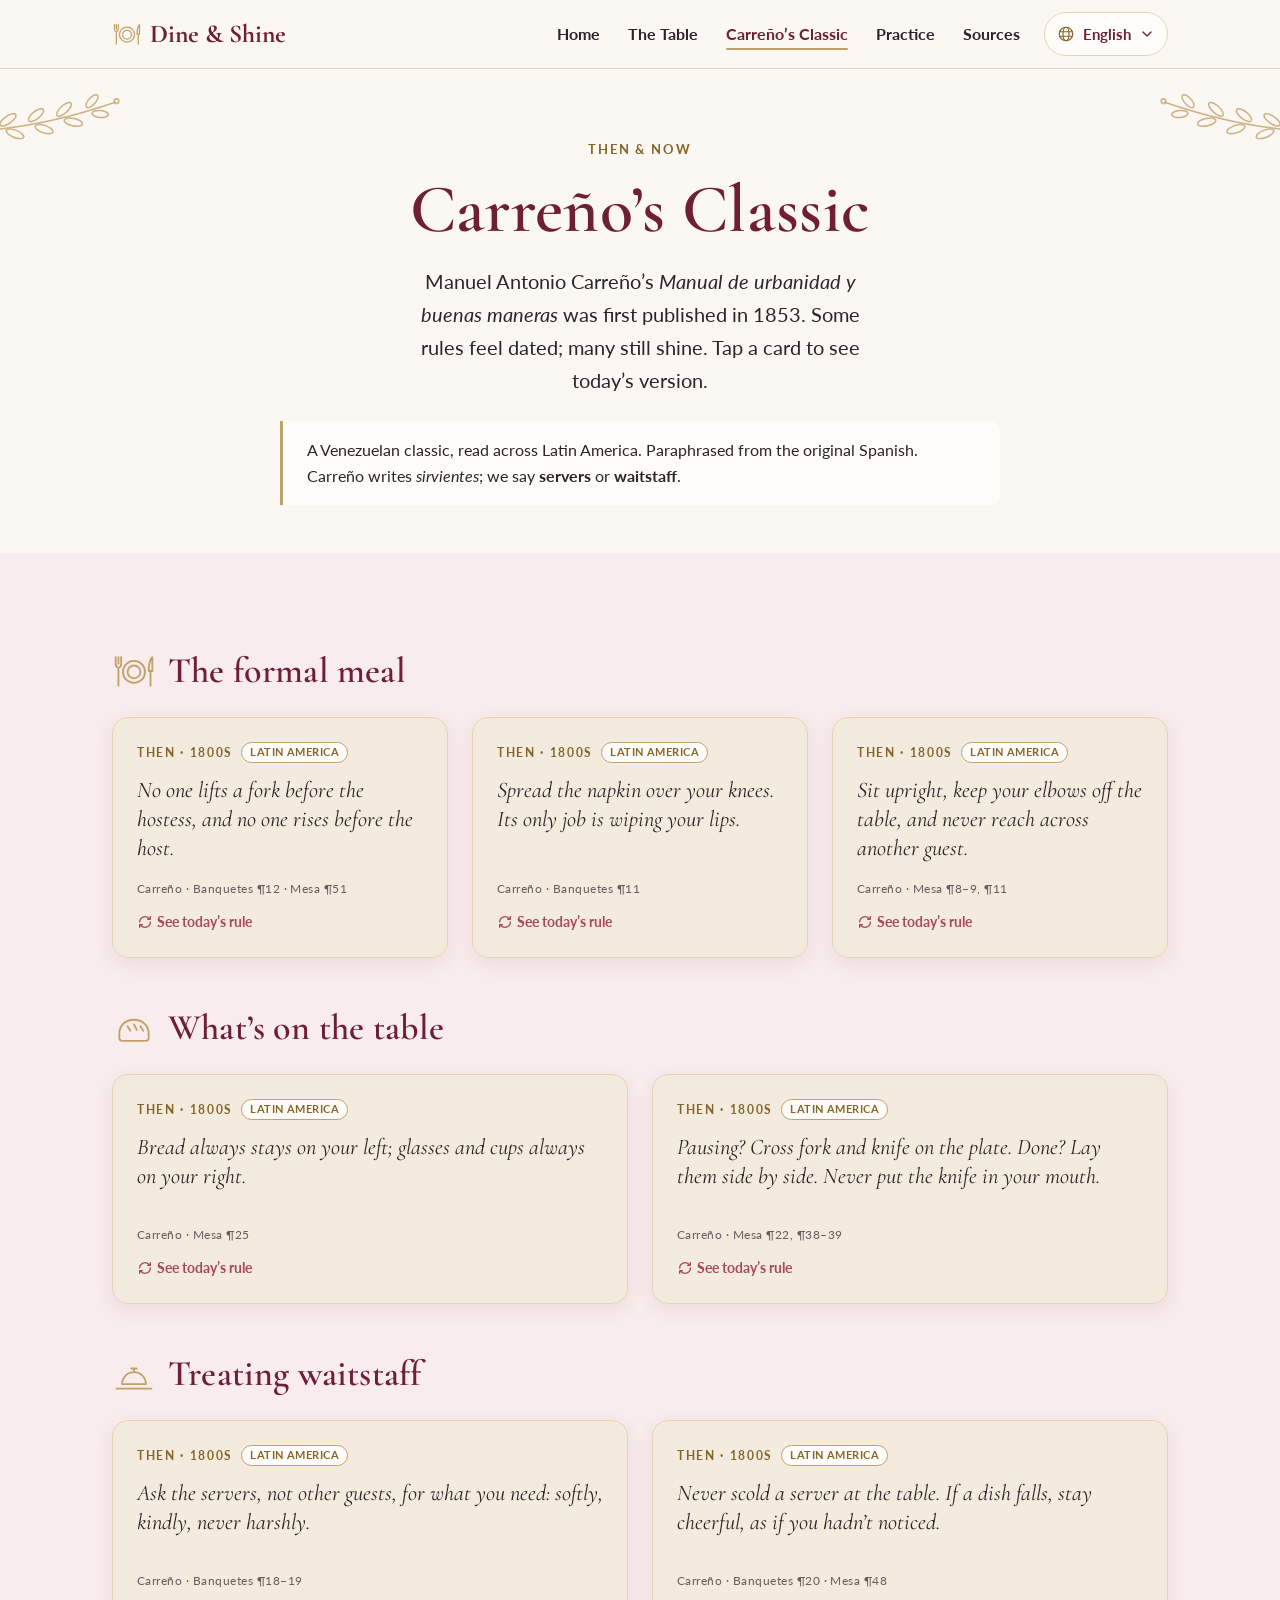
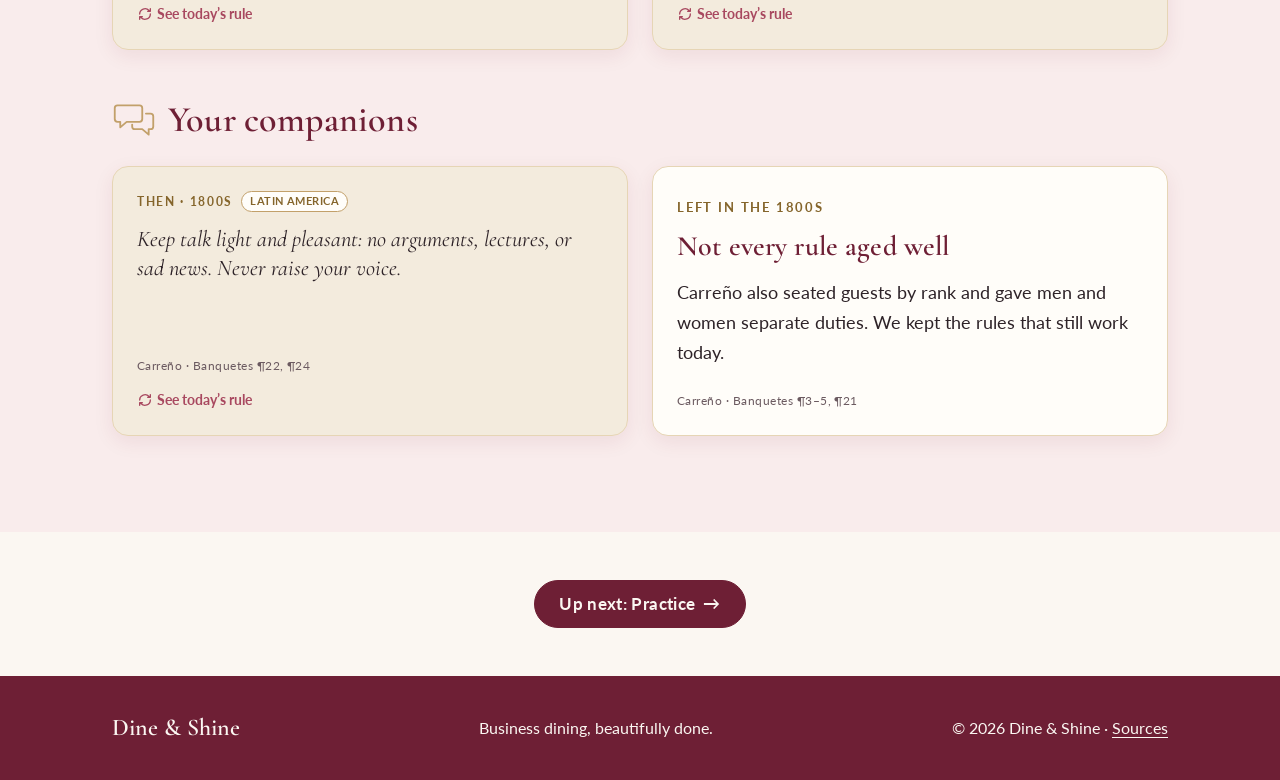
==== carreno.html @ 2a897d21 "Add files via upload" ====
<!doctype html>
<html lang="en" class="no-js" data-i18n-title="carreno.meta.title">
<head>
  <meta charset="utf-8">
  <meta name="viewport" content="width=device-width, initial-scale=1">
  <title>Carreño’s Classic | Dine &amp; Shine</title>
  <meta name="description" content="Eight rules from Carreño’s classic manners manual, paired with today’s business dining." data-i18n-attr="content:carreno.meta.desc">
  <link rel="icon" href="data:image/svg+xml,%3Csvg xmlns='http://www.w3.org/2000/svg' viewBox='0 0 32 32'%3E%3Ccircle cx='16' cy='16' r='14' fill='%236E1F35'/%3E%3Ccircle cx='16' cy='16' r='9' fill='none' stroke='%23C2A06A' stroke-width='2'/%3E%3C/svg%3E">
  <link rel="preconnect" href="https://fonts.googleapis.com">
  <link rel="preconnect" href="https://fonts.gstatic.com" crossorigin>
  <link rel="stylesheet" href="https://fonts.googleapis.com/css2?family=Cormorant+Garamond:ital,wght@0,500;0,600;0,700;1,500;1,600&family=Lato:wght@400;700&display=swap">
  <link rel="stylesheet" href="css/styles.css">
  <script>document.documentElement.className = document.documentElement.className.replace('no-js', 'js');</script>
</head>
<body>
<svg xmlns="http://www.w3.org/2000/svg" style="position:absolute;width:0;height:0;overflow:hidden" aria-hidden="true" focusable="false">
  <!-- Original line-art for Dine & Shine. Single-weight strokes in currentColor, gold accents. -->
  <symbol id="i-fork" viewBox="0 0 24 120"><g fill="none" stroke="currentColor" stroke-width="1.8" stroke-linecap="round" stroke-linejoin="round"><path d="M6 6v24M12 6v24M18 6v24M6 28c0 9 2.5 13 6 14c3.5-1 6-5 6-14"/><rect x="9.5" y="44" width="5" height="70" rx="2.5"/></g></symbol>
  <symbol id="i-fishfork" viewBox="0 0 24 120"><g fill="none" stroke="currentColor" stroke-width="1.8" stroke-linecap="round" stroke-linejoin="round"><path d="M3.5 12v14M9.2 9v17M14.8 9v17M20.5 12v14"/><path d="M3.5 26c0 7 3.5 11 8.5 12c5-1 8.5-5 8.5-12"/><path d="M3.5 16c2 .5 2 3 0 3.5" stroke="#C2A06A"/><rect x="9.5" y="40" width="5" height="74" rx="2.5"/></g></symbol>
  <symbol id="i-knife" viewBox="0 0 24 120"><g fill="none" stroke="currentColor" stroke-width="1.8" stroke-linecap="round" stroke-linejoin="round"><path d="M14 6c-7 6-8 30-7 50h7z"/><rect x="7.5" y="58" width="6.5" height="56" rx="3.2"/></g></symbol>
  <symbol id="i-fishknife" viewBox="0 0 24 120"><g fill="none" stroke="currentColor" stroke-width="1.8" stroke-linecap="round" stroke-linejoin="round"><path d="M5 10c5-4 13-4 15 3c1 4-1 6-3 7c-1 12-2 26-3 36H8C6 40 4 22 5 10z"/><path d="M8 22c3 0 5-1 6-3" stroke="#C2A06A"/><rect x="7.5" y="58" width="6.5" height="56" rx="3.2"/></g></symbol>
  <symbol id="i-spoon" viewBox="0 0 24 120"><g fill="none" stroke="currentColor" stroke-width="1.8" stroke-linecap="round" stroke-linejoin="round"><ellipse cx="12" cy="22" rx="8" ry="15"/><path d="M12 37v4"/><rect x="9.5" y="41" width="5" height="73" rx="2.5"/></g></symbol>
  <symbol id="i-oyster" viewBox="0 0 24 90"><g fill="none" stroke="currentColor" stroke-width="1.8" stroke-linecap="round" stroke-linejoin="round"><path d="M6 6c-1 9 2 15 6 17M12 4v19M18 6c1 9-2 15-6 17"/><path d="M12 23v5"/><rect x="10" y="28" width="4" height="56" rx="2"/></g></symbol>
  <symbol id="i-spoon-h" viewBox="0 0 120 24"><g fill="none" stroke="currentColor" stroke-width="1.8" stroke-linecap="round" stroke-linejoin="round"><ellipse cx="22" cy="12" rx="15" ry="8"/><path d="M37 12h4"/><rect x="41" y="9.5" width="73" height="5" rx="2.5"/></g></symbol>
  <symbol id="i-dessert" viewBox="0 0 120 56"><g fill="none" stroke="currentColor" stroke-width="1.8" stroke-linecap="round" stroke-linejoin="round"><rect x="6" y="11.5" width="68" height="5" rx="2.5"/><path d="M74 14h4M78 11.5c6 0 9-4.5 14-4.5h20M78 16.5c6 0 9 4.5 14 4.5h20M90 14h22"/><ellipse cx="22" cy="40" rx="15" ry="8"/><path d="M37 40h4"/><rect x="41" y="37.5" width="73" height="5" rx="2.5"/></g></symbol>
  <symbol id="i-plate" viewBox="0 0 100 100"><g fill="none" stroke-linecap="round"><circle cx="50" cy="50" r="46" fill="#FFFDF9" stroke="currentColor" stroke-width="1.6"/><circle cx="50" cy="50" r="33" stroke="#C2A06A" stroke-width="1.2"/><circle cx="50" cy="50" r="30" stroke="#C2A06A" stroke-width=".6"/></g></symbol>
  <symbol id="i-bread" viewBox="0 0 100 100"><g fill="none" stroke="currentColor" stroke-width="1.8" stroke-linecap="round" stroke-linejoin="round"><circle cx="50" cy="54" r="40" fill="#FFFDF9"/><circle cx="50" cy="54" r="29" stroke="#C2A06A" stroke-width="1.2"/><ellipse cx="50" cy="62" rx="17" ry="11" fill="#F3EBDD"/><path d="M42 58l4 7M50 56l4 8M58 58l3 6"/><path d="M18 31l64-11" stroke-width="4"/><path d="M60 24l22-4"/></g></symbol>
  <symbol id="i-water" viewBox="0 0 60 90"><g fill="none" stroke="currentColor" stroke-width="1.8" stroke-linecap="round" stroke-linejoin="round"><path d="M10 6h40c0 28-8 40-20 42C18 46 10 34 10 6z" fill="#FFFDF9"/><path d="M12.5 24h35c-1 12-7 19-17.5 20c-10.5-1-16.5-8-17.5-20z" fill="#E4ECE2" stroke="none"/><path d="M30 48v28"/><ellipse cx="30" cy="80" rx="14" ry="4"/></g></symbol>
  <symbol id="i-wine" viewBox="0 0 60 90"><g fill="none" stroke="currentColor" stroke-width="1.8" stroke-linecap="round" stroke-linejoin="round"><path d="M13 6h34c3 24-4 37-17 39C17 43 10 30 13 6z" fill="#FFFDF9"/><path d="M14.3 24h31.4c-.9 10-6 17-15.7 18.6C20.3 41 15.2 34 14.3 24z" fill="#A8485F" fill-opacity=".35" stroke="none"/><path d="M30 45v31"/><ellipse cx="30" cy="80" rx="12" ry="3.5"/></g></symbol>
  <symbol id="i-white" viewBox="0 0 60 90"><g fill="none" stroke="currentColor" stroke-width="1.8" stroke-linecap="round" stroke-linejoin="round"><path d="M19 6h22c2 22-2 34-11 36C21 40 17 28 19 6z" fill="#FFFDF9"/><path d="M19.4 22h21.2c-.5 9-3.6 15.4-10.6 16.8C23 37.4 19.9 31 19.4 22z" fill="#E6D5B5" stroke="none"/><path d="M30 42v34"/><ellipse cx="30" cy="80" rx="11" ry="3.5"/></g></symbol>
  <symbol id="i-napkin" viewBox="0 0 60 120"><g fill="none" stroke="currentColor" stroke-width="1.8" stroke-linecap="round" stroke-linejoin="round"><rect x="10" y="6" width="40" height="108" rx="3" fill="#F4DEDF"/><path d="M10 6l20 24l20-24"/><path d="M10 88h40M10 94h40" stroke="#C2A06A"/></g></symbol>
  <symbol id="leafs" viewBox="0 0 120 40"><g fill="none" stroke="currentColor" stroke-width="1.3" stroke-linecap="round"><path d="M4 32C34 30 72 23 116 8"/><ellipse cx="24" cy="23" rx="8" ry="3.2" transform="rotate(-35 24 23)"/><ellipse cx="30" cy="35" rx="8" ry="3.2" transform="rotate(22 30 35)"/><ellipse cx="48" cy="19" rx="8" ry="3.2" transform="rotate(-38 48 19)"/><ellipse cx="55" cy="31" rx="8" ry="3.2" transform="rotate(18 55 31)"/><ellipse cx="72" cy="14" rx="8" ry="3.2" transform="rotate(-42 72 14)"/><ellipse cx="80" cy="25" rx="8" ry="3.2" transform="rotate(12 80 25)"/><ellipse cx="96" cy="7" rx="7" ry="3" transform="rotate(-48 96 7)"/><ellipse cx="103" cy="18" rx="7" ry="3" transform="rotate(5 103 18)"/><circle cx="117" cy="7" r="2"/></g></symbol>
  <symbol id="orn" viewBox="0 0 64 22"><g fill="none" stroke="currentColor" stroke-width="1.2" stroke-linecap="round"><path d="M32 3l5 8-5 8-5-8z"/><ellipse cx="18" cy="11" rx="8" ry="3" transform="rotate(-12 18 11)"/><ellipse cx="46" cy="11" rx="8" ry="3" transform="rotate(12 46 11)"/><circle cx="5" cy="11" r="1.6"/><circle cx="59" cy="11" r="1.6"/></g></symbol>
  <symbol id="i-calendar" viewBox="0 0 48 48"><g fill="none" stroke="currentColor" stroke-width="2" stroke-linecap="round" stroke-linejoin="round"><rect x="7" y="10" width="34" height="31" rx="4"/><path d="M7 19h34M16 6v8M32 6v8M15 27h4M22 27h4M29 27h4M15 33h4M22 33h4"/></g></symbol>
  <symbol id="i-menu" viewBox="0 0 48 48"><g fill="none" stroke="currentColor" stroke-width="2" stroke-linecap="round" stroke-linejoin="round"><rect x="11" y="5" width="26" height="38" rx="3"/><path d="M17 13h14M17 20h14M17 26h10M17 32h12"/></g></symbol>
  <symbol id="i-chat" viewBox="0 0 48 48"><g fill="none" stroke="currentColor" stroke-width="2" stroke-linecap="round" stroke-linejoin="round"><path d="M6 8h24a3 3 0 0 1 3 3v12a3 3 0 0 1-3 3H16l-7 6v-6H6a3 3 0 0 1-3-3V11a3 3 0 0 1 3-3z"/><path d="M37 17h5a3 3 0 0 1 3 3v11a3 3 0 0 1-3 3h-2v6l-7-6h-8a3 3 0 0 1-3-3v-2"/></g></symbol>
  <symbol id="i-envelope" viewBox="0 0 48 48"><g fill="none" stroke="currentColor" stroke-width="2" stroke-linecap="round" stroke-linejoin="round"><rect x="5" y="11" width="38" height="27" rx="3"/><path d="M5 14l19 13l19-13"/></g></symbol>
  <symbol id="i-dine" viewBox="0 0 48 48"><g fill="none" stroke="currentColor" stroke-width="2" stroke-linecap="round" stroke-linejoin="round"><circle cx="24" cy="25" r="12"/><circle cx="24" cy="25" r="7"/><path d="M4 9v7M7 9v7M10 9v7M4 16c0 3 1.3 4 3 4.5c1.7-.5 3-1.5 3-4.5M7 20.5V40M44 9c-3 3-4 11-4 15h4zM42 24v16"/></g></symbol>
  <symbol id="i-loaf" viewBox="0 0 48 48"><g fill="none" stroke="currentColor" stroke-width="2" stroke-linecap="round" stroke-linejoin="round"><path d="M8 30c0-9 7-15 16-15s16 6 16 15v5a3 3 0 0 1-3 3H11a3 3 0 0 1-3-3z"/><path d="M17 22l3 5M24 20l3 6M31 22l3 5"/></g></symbol>
  <symbol id="i-bell" viewBox="0 0 48 48"><g fill="none" stroke="currentColor" stroke-width="2" stroke-linecap="round" stroke-linejoin="round"><path d="M11 35a13 13 0 0 1 26 0zM24 22v-4M21 18h6M5 40h38"/></g></symbol>
  <symbol id="i-ext" viewBox="0 0 24 24"><g fill="none" stroke="currentColor" stroke-width="2" stroke-linecap="round" stroke-linejoin="round"><path d="M14 4h6v6M20 4l-9 9M18 14v5a1 1 0 0 1-1 1H5a1 1 0 0 1-1-1V7a1 1 0 0 1 1-1h5"/></g></symbol>
  <symbol id="i-flip" viewBox="0 0 24 24"><g fill="none" stroke="currentColor" stroke-width="2" stroke-linecap="round" stroke-linejoin="round"><path d="M4 12a8 8 0 0 1 14-5.3M20 4v4h-4M20 12a8 8 0 0 1-14 5.3M4 20v-4h4"/></g></symbol>
  <symbol id="i-burger" viewBox="0 0 24 24"><g fill="none" stroke="currentColor" stroke-width="2" stroke-linecap="round"><path d="M4 7h16M4 12h16M4 17h16"/></g></symbol>
  <symbol id="i-globe" viewBox="0 0 24 24"><g fill="none" stroke="currentColor" stroke-width="1.6" stroke-linecap="round"><circle cx="12" cy="12" r="9"/><ellipse cx="12" cy="12" rx="4" ry="9"/><path d="M3.5 9h17M3.5 15h17"/></g></symbol>
  <symbol id="i-chev" viewBox="0 0 24 24"><path d="M6 9l6 6 6-6" fill="none" stroke="currentColor" stroke-width="2" stroke-linecap="round" stroke-linejoin="round"/></symbol>
</svg>
<a class="skip-link" href="#main" data-i18n="a11y.skip">Skip to content</a>

<header class="site-header">
  <nav class="container nav" aria-label="Main" data-i18n-attr="aria-label:a11y.mainNav">
    <a class="brand" href="index.html"><svg aria-hidden="true"><use href="#i-dine"/></svg>Dine &amp; Shine</a>
    <button class="nav-toggle" type="button" aria-expanded="false" aria-controls="nav-list" aria-label="Open menu"><svg aria-hidden="true"><use href="#i-burger"/></svg></button>
    <ul class="nav-list" id="nav-list">
      <li><a href="index.html" data-i18n="nav.home">Home</a></li>
      <li><a href="table.html" data-i18n="nav.table">The Table</a></li>
      <li><a href="carreno.html" aria-current="page" data-i18n="nav.carreno">Carreño’s Classic</a></li>
      <li><a href="practice.html" data-i18n="nav.practice">Practice</a></li>
      <li><a href="practice.html#references" data-i18n="nav.sources">Sources</a></li>
      <li class="lang-item">
        <div class="lang" data-lang-switch>
          <button type="button" class="lang-btn" aria-expanded="false" aria-controls="lang-menu">
            <svg class="globe" aria-hidden="true"><use href="#i-globe"/></svg>
            <span class="sr-only" data-i18n="a11y.language">Language:</span>
            <span data-lang-current>English</span>
            <svg class="chev" aria-hidden="true"><use href="#i-chev"/></svg>
          </button>
          <ul class="lang-menu" id="lang-menu" hidden>
            <li><button type="button" lang="en" data-lang="en" data-short="English">English</button></li>
            <li><button type="button" lang="es-419" data-lang="es-419" data-short="Español (LatAm)">Español (Latinoamérica)</button></li>
            <li><button type="button" lang="es-ES" data-lang="es-ES" data-short="Español (España)">Español (España)</button></li>
            <li><button type="button" lang="pt-BR" data-lang="pt-BR" data-short="Português (BR)">Português (Brasil)</button></li>
            <li><button type="button" lang="fr" data-lang="fr" data-short="Français">Français</button></li>
          </ul>
        </div>
      </li>
    </ul>
  </nav>
</header>

<main id="main">
  <header class="page-hero">
    <svg class="corner corner--l" viewBox="0 0 120 40" aria-hidden="true"><use href="#leafs"/></svg>
    <svg class="corner corner--r" viewBox="0 0 120 40" aria-hidden="true"><use href="#leafs"/></svg>
    <div class="container reveal">
      <span class="eyebrow" data-i18n="car.hero.eyebrow">Then &amp; now</span>
      <h1 data-i18n="nav.carreno">Carreño’s Classic</h1>
      <p class="lede" data-i18n-html="car.hero.lede">Manuel Antonio Carreño’s <em lang="es">Manual de urbanidad y buenas maneras</em> was first published in 1853. Some rules feel dated; many still shine. Tap a card to see today’s version.</p>
      <div class="note">
        <p data-i18n-html="car.hero.note">A Venezuelan classic, read across Latin America. Paraphrased from the original Spanish. Carreño writes <em lang="es">sirvientes</em>; we say <strong>servers</strong> or <strong>waitstaff</strong>.</p>
      </div>
    </div>
  </header>

  <section class="section section--blush" aria-label="Then and now cards" data-i18n-attr="aria-label:car.cardsLabel">
    <div class="container">
      <div class="theme-group">
        <div class="theme-title reveal"><svg aria-hidden="true"><use href="#i-dine"/></svg><h2 data-i18n="car.g1">The formal meal</h2></div>
        <div class="grid grid--3">
          <button class="flip reveal" type="button"><span class="flip-inner">
            <span class="flip-face flip-front then"><span class="tag"><span data-i18n="car.then">Then · 1800s</span> <span class="region" data-i18n="region.latam">Latin America</span></span><span class="txt" data-i18n="car.c1.then">No one lifts a fork before the hostess, and no one rises before the host.</span><span class="src-tag">Carreño · Banquetes ¶12 · Mesa ¶51</span><span class="flip-hint"><svg aria-hidden="true"><use href="#i-flip"/></svg><span data-i18n="car.hint">See today’s rule</span></span></span>
            <span class="flip-face flip-back now"><span class="tag"><span data-i18n="car.now">Now · Business dining</span></span><span class="txt" data-i18n="car.c1.now">Wait until everyone is served and your host begins.</span></span>
          </span></button>
          <button class="flip reveal" type="button" style="--delay:80ms"><span class="flip-inner">
            <span class="flip-face flip-front then"><span class="tag"><span data-i18n="car.then">Then · 1800s</span> <span class="region" data-i18n="region.latam">Latin America</span></span><span class="txt" data-i18n="car.c2.then">Spread the napkin over your knees. Its only job is wiping your lips.</span><span class="src-tag">Carreño · Banquetes ¶11</span><span class="flip-hint"><svg aria-hidden="true"><use href="#i-flip"/></svg><span data-i18n="car.hint">See today’s rule</span></span></span>
            <span class="flip-face flip-back now"><span class="tag"><span data-i18n="car.now">Now · Business dining</span></span><span class="txt" data-i18n="car.c2.now">Napkin on your lap; dab, don’t wipe. Stepping away? Leave it on your chair.</span></span>
          </span></button>
          <button class="flip reveal" type="button" style="--delay:160ms"><span class="flip-inner">
            <span class="flip-face flip-front then"><span class="tag"><span data-i18n="car.then">Then · 1800s</span> <span class="region" data-i18n="region.latam">Latin America</span></span><span class="txt" data-i18n="car.c3.then">Sit upright, keep your elbows off the table, and never reach across another guest.</span><span class="src-tag">Carreño · Mesa ¶8–9, ¶11</span><span class="flip-hint"><svg aria-hidden="true"><use href="#i-flip"/></svg><span data-i18n="car.hint">See today’s rule</span></span></span>
            <span class="flip-face flip-back now"><span class="tag"><span data-i18n="car.now">Now · Business dining</span></span><span class="txt" data-i18n="car.c3.now">Good posture, elbows in. Ask for dishes to be passed.</span></span>
          </span></button>
        </div>
      </div>

      <div class="theme-group">
        <div class="theme-title reveal"><svg aria-hidden="true"><use href="#i-loaf"/></svg><h2 data-i18n="car.g2">What’s on the table</h2></div>
        <div class="grid grid--2">
          <button class="flip reveal" type="button"><span class="flip-inner">
            <span class="flip-face flip-front then"><span class="tag"><span data-i18n="car.then">Then · 1800s</span> <span class="region" data-i18n="region.latam">Latin America</span></span><span class="txt" data-i18n="car.c4.then">Bread always stays on your left; glasses and cups always on your right.</span><span class="src-tag">Carreño · Mesa ¶25</span><span class="flip-hint"><svg aria-hidden="true"><use href="#i-flip"/></svg><span data-i18n="car.hint">See today’s rule</span></span></span>
            <span class="flip-face flip-back now"><span class="tag"><span data-i18n="car.now">Now · Business dining</span></span><span class="txt" data-i18n="car.c4.now">Same rule! Use the b/d trick: bread left, drinks right.</span></span>
          </span></button>
          <button class="flip reveal" type="button" style="--delay:80ms"><span class="flip-inner">
            <span class="flip-face flip-front then"><span class="tag"><span data-i18n="car.then">Then · 1800s</span> <span class="region" data-i18n="region.latam">Latin America</span></span><span class="txt" data-i18n="car.c5.then">Pausing? Cross fork and knife on the plate. Done? Lay them side by side. Never put the knife in your mouth.</span><span class="src-tag">Carreño · Mesa ¶22, ¶38–39</span><span class="flip-hint"><svg aria-hidden="true"><use href="#i-flip"/></svg><span data-i18n="car.hint">See today’s rule</span></span></span>
            <span class="flip-face flip-back now"><span class="tag"><span data-i18n="car.now">Now · Business dining</span> <span class="region" data-i18n="region.us">US</span></span><span class="txt" data-i18n="car.c5.now">Resting: a V. Finished: parallel at 10:20.</span></span>
          </span></button>
        </div>
      </div>

      <div class="theme-group">
        <div class="theme-title reveal"><svg aria-hidden="true"><use href="#i-bell"/></svg><h2 data-i18n="car.g3">Treating waitstaff</h2></div>
        <div class="grid grid--2">
          <button class="flip reveal" type="button"><span class="flip-inner">
            <span class="flip-face flip-front then"><span class="tag"><span data-i18n="car.then">Then · 1800s</span> <span class="region" data-i18n="region.latam">Latin America</span></span><span class="txt" data-i18n="car.c6.then">Ask the servers, not other guests, for what you need: softly, kindly, never harshly.</span><span class="src-tag">Carreño · Banquetes ¶18–19</span><span class="flip-hint"><svg aria-hidden="true"><use href="#i-flip"/></svg><span data-i18n="car.hint">See today’s rule</span></span></span>
            <span class="flip-face flip-back now"><span class="tag"><span data-i18n="car.now">Now · Business dining</span></span><span class="txt" data-i18n="car.c6.now">Say “please” and “thank you” to every server, every time.</span></span>
          </span></button>
          <button class="flip reveal" type="button" style="--delay:80ms"><span class="flip-inner">
            <span class="flip-face flip-front then"><span class="tag"><span data-i18n="car.then">Then · 1800s</span> <span class="region" data-i18n="region.latam">Latin America</span></span><span class="txt" data-i18n="car.c7.then">Never scold a server at the table. If a dish falls, stay cheerful, as if you hadn’t noticed.</span><span class="src-tag">Carreño · Banquetes ¶20 · Mesa ¶48</span><span class="flip-hint"><svg aria-hidden="true"><use href="#i-flip"/></svg><span data-i18n="car.hint">See today’s rule</span></span></span>
            <span class="flip-face flip-back now"><span class="tag"><span data-i18n="car.now">Now · Business dining</span></span><span class="txt" data-i18n="car.c7.now">Wrong order or a spill? Handle it quietly and stay pleasant.</span></span>
          </span></button>
        </div>
      </div>

      <div class="theme-group">
        <div class="theme-title reveal"><svg aria-hidden="true"><use href="#i-chat"/></svg><h2 data-i18n="car.g4">Your companions</h2></div>
        <div class="grid grid--2">
          <button class="flip reveal" type="button"><span class="flip-inner">
            <span class="flip-face flip-front then"><span class="tag"><span data-i18n="car.then">Then · 1800s</span> <span class="region" data-i18n="region.latam">Latin America</span></span><span class="txt" data-i18n="car.c8.then">Keep talk light and pleasant: no arguments, lectures, or sad news. Never raise your voice.</span><span class="src-tag">Carreño · Banquetes ¶22, ¶24</span><span class="flip-hint"><svg aria-hidden="true"><use href="#i-flip"/></svg><span data-i18n="car.hint">See today’s rule</span></span></span>
            <span class="flip-face flip-back now"><span class="tag"><span data-i18n="car.now">Now · Business dining</span> <span class="region" data-i18n="region.us">US</span></span><span class="txt" data-i18n="car.c8.now">Small talk first, business partway through, nothing heated.</span></span>
          </span></button>
          <div class="card reveal" style="--delay:80ms">
            <span class="eyebrow" data-i18n="car.dated.eyebrow">Left in the 1800s</span>
            <h3 data-i18n="car.dated.title">Not every rule aged well</h3>
            <p data-i18n="car.dated.text">Carreño also seated guests by rank and gave men and women separate duties. We kept the rules that still work today.</p>
            <span class="src-tag">Carreño · Banquetes ¶3–5, ¶21</span>
          </div>
        </div>
      </div>
    </div>
  </section>

  <div class="next-course container">
    <a class="btn btn--primary" href="practice.html"><span data-i18n="next.practice">Up next: Practice</span> <span aria-hidden="true">→</span></a>
  </div>
</main>

<footer class="site-footer">
  <div class="container footer-grid">
    <p class="footer-brand">Dine &amp; Shine</p>
    <p data-i18n="footer.tagline">Business dining, beautifully done.</p>
    <p>© 2026 Dine &amp; Shine · <a href="practice.html#references" data-i18n="nav.sources">Sources</a></p>
  </div>
</footer>

<script src="js/i18n/en.js" defer></script>
<script src="js/i18n/es-419.js" defer></script>
<script src="js/i18n/es-ES.js" defer></script>
<script src="js/i18n/pt-BR.js" defer></script>
<script src="js/i18n/fr.js" defer></script>
<script src="js/i18n.js" defer></script>
<script src="js/main.js" defer></script>
</body>
</html>
---- css/styles.css ----
/* =========================================================
   Dine & Shine — Business Dining Etiquette
   Design system: ivory paper, wine ink, blush & sage panels,
   antique-gold line ornaments.
   ========================================================= */

:root {
  --ivory: #FBF7F2;
  --paper: #FFFDF9;
  --ink: #2E2328;
  --wine: #6E1F35;
  --wine-deep: #521527;
  --rose: #A8485F;
  --muted: #6B5A60;
  --blush: #F4DEDF;
  --blush-soft: #F9ECEC;
  --sage: #8FA58C;
  --sage-dark: #48614B;
  --sage-tint: #E4ECE2;
  --gold: #C2A06A;
  --gold-soft: #E6D5B5;
  --gold-text: #85652B;
  --error: #9E2A2B;
  --error-tint: #F8E3E1;
  --sepia: #F3EBDD;

  --serif: "Cormorant Garamond", "Cormorant", Georgia, "Times New Roman", serif;
  --sans: "Lato", system-ui, -apple-system, "Segoe UI", Roboto, Arial, sans-serif;

  --s1: 4px; --s2: 8px; --s3: 12px; --s4: 16px; --s5: 24px;
  --s6: 32px; --s7: 48px; --s8: 64px; --s9: 96px;

  --radius: 16px;
  --radius-sm: 10px;
  --shadow: 0 6px 20px rgba(110, 31, 53, .08);
  --shadow-lift: 0 12px 28px rgba(110, 31, 53, .14);
  --ease: cubic-bezier(.2, .7, .2, 1);
  --container: 1120px;
}

/* ---------- Base ---------- */
*, *::before, *::after { box-sizing: border-box; }
html { scroll-behavior: smooth; -webkit-text-size-adjust: 100%; }
h1, h2, h3, legend, .score, .verdict { font-variant-numeric: lining-nums; }
body {
  margin: 0;
  background: var(--ivory);
  color: var(--ink);
  font-family: var(--sans);
  font-size: 1.125rem;          /* 18px */
  line-height: 1.65;
  overflow-x: hidden;
}
img, svg { display: block; max-width: 100%; }
h1, h2, h3 {
  font-family: var(--serif);
  color: var(--wine);
  font-weight: 600;
  line-height: 1.12;
  margin: 0 0 var(--s4);
  letter-spacing: .005em;
}
h1 { font-size: clamp(2.75rem, 7vw, 4.25rem); }
h2 { font-size: clamp(2rem, 4.5vw, 2.75rem); }
h3 { font-size: 1.75rem; }
p { margin: 0 0 var(--s4); }
a { color: var(--rose); text-underline-offset: 3px; text-decoration-thickness: 1px; }
a:hover { color: var(--wine); }
:focus-visible { outline: 3px solid var(--wine); outline-offset: 3px; border-radius: 6px; }
.sr-only {
  position: absolute; width: 1px; height: 1px; padding: 0; margin: -1px;
  overflow: hidden; clip: rect(0 0 0 0); white-space: nowrap; border: 0;
}
.skip-link {
  position: absolute; left: var(--s4); top: -60px; z-index: 100;
  background: var(--wine); color: var(--ivory); padding: var(--s2) var(--s4);
  border-radius: var(--radius-sm); text-decoration: none;
}
.skip-link:focus { top: var(--s4); color: var(--ivory); }

.container { width: 100%; max-width: var(--container); margin: 0 auto; padding: 0 var(--s4); }
@media (min-width: 768px) { .container { padding: 0 var(--s6); } }

.section { padding: var(--s7) 0; }
@media (min-width: 768px) { .section { padding: var(--s9) 0; } }
.section--blush { background: var(--blush-soft); }
.section--paper { background: var(--paper); }

.eyebrow {
  display: inline-block;
  font-family: var(--sans);
  font-size: .8125rem;
  font-weight: 700;
  letter-spacing: .14em;
  text-transform: uppercase;
  color: var(--gold-text);
  margin-bottom: var(--s3);
}
.lede { font-size: 1.25rem; color: var(--ink); max-width: 38ch; }
.center { text-align: center; }
.center .lede { margin-left: auto; margin-right: auto; }
.cite {
  display: block;
  font-size: .875rem;
  font-style: italic;
  color: var(--muted);
  margin-top: var(--s2);
  line-height: 1.45;
}
.section-head { text-align: center; max-width: 640px; margin: 0 auto var(--s7); }
.section-head p { color: var(--muted); }

/* ---------- Ornaments ---------- */
.ornament { display: flex; align-items: center; justify-content: center; gap: var(--s3); margin: var(--s3) auto var(--s5); color: var(--gold); }
.ornament::before, .ornament::after { content: ""; height: 1px; width: 72px; background: currentColor; }
.ornament svg { width: 64px; height: 22px; }

/* ---------- Header / Nav ---------- */
.site-header {
  position: sticky; top: 0; z-index: 50;
  background: rgba(251, 247, 242, .94);
  backdrop-filter: saturate(1.2) blur(8px);
  -webkit-backdrop-filter: saturate(1.2) blur(8px);
  border-bottom: 1px solid var(--gold-soft);
}
.nav { display: flex; align-items: center; justify-content: space-between; min-height: 68px; }
.brand {
  display: flex; align-items: center; gap: var(--s2);
  font-family: var(--serif); font-size: 1.6rem; font-weight: 700;
  color: var(--wine); text-decoration: none; min-height: 44px;
}
.brand svg { width: 30px; height: 30px; color: var(--gold); }
.brand:hover { color: var(--wine-deep); }
.nav-toggle {
  display: inline-flex; align-items: center; justify-content: center;
  width: 48px; height: 48px; border: 1px solid var(--gold-soft); border-radius: 12px;
  background: var(--paper); color: var(--wine); cursor: pointer;
}
.nav-toggle svg { width: 24px; height: 24px; }
.nav-list {
  list-style: none; margin: 0; padding: 0;
  position: absolute; left: 0; right: 0; top: 100%;
  background: var(--ivory); border-bottom: 1px solid var(--gold-soft);
  display: none; flex-direction: column; padding: var(--s2) var(--s4) var(--s4);
  box-shadow: var(--shadow);
}
.nav-list.is-open { display: flex; }
.no-js .nav-list { display: flex; position: static; box-shadow: none; border: 0; flex-direction: row; flex-wrap: wrap; }
.no-js .nav-toggle { display: none; }
.nav-list a {
  display: flex; align-items: center; min-height: 48px; padding: 0 var(--s3);
  color: var(--ink); text-decoration: none; font-weight: 700; font-size: 1rem;
  border-radius: 10px; position: relative;
}
.nav-list a:hover { color: var(--wine); background: var(--blush-soft); }
.nav-list a[aria-current="page"] { color: var(--wine); }
.nav-list a[aria-current="page"]::after {
  content: ""; position: absolute; left: var(--s3); right: var(--s3); bottom: 8px;
  height: 2px; background: var(--gold); border-radius: 2px;
}
@media (min-width: 960px) {
  .nav-toggle { display: none; }
  .nav-list, .no-js .nav-list {
    display: flex; position: static; flex-direction: row; gap: var(--s1);
    background: none; border: 0; box-shadow: none; padding: 0;
  }
}

/* ---------- Buttons ---------- */
.btn {
  display: inline-flex; align-items: center; justify-content: center; gap: var(--s2);
  min-height: 48px; padding: 0 var(--s5);
  border-radius: 999px; border: 1.5px solid var(--wine);
  font: 700 1rem/1 var(--sans); letter-spacing: .02em;
  text-decoration: none; cursor: pointer;
  transition: transform .2s var(--ease), box-shadow .2s var(--ease), background .2s, color .2s;
}
.btn--primary { background: var(--wine); color: var(--ivory); }
.btn--primary:hover { background: var(--wine-deep); color: var(--ivory); transform: translateY(-2px); box-shadow: var(--shadow-lift); }
.btn--ghost { background: transparent; color: var(--wine); }
.btn--ghost:hover { background: var(--blush); color: var(--wine); transform: translateY(-2px); }
.btn-row { display: flex; flex-wrap: wrap; gap: var(--s3); }

/* ---------- Page hero ---------- */
.hero { padding: var(--s7) 0 var(--s8); position: relative; overflow: hidden; }
.hero-grid { display: grid; gap: var(--s6); align-items: center; }
@media (min-width: 900px) { .hero-grid { grid-template-columns: 1.05fr .95fr; gap: var(--s8); } .hero { padding: var(--s8) 0 var(--s9); } }
.hero h1 { margin-bottom: var(--s3); }
.hero .lede { margin-bottom: var(--s5); }
.hero-art { position: relative; max-width: 480px; margin: 0 auto; width: 100%; }
.hero-art svg { width: 100%; height: auto; }

.page-hero { padding: var(--s7) 0 var(--s6); text-align: center; position: relative; overflow: hidden; }
.page-hero .note { text-align: left; }
@media (min-width: 768px) { .page-hero { padding: var(--s8) 0 var(--s7); } }
.page-hero .lede { margin: 0 auto; }
.page-hero .corner { position: absolute; width: 140px; color: var(--gold); opacity: .8; pointer-events: none; }
.page-hero .corner--l { left: -20px; top: 24px; }
.page-hero .corner--r { right: -20px; top: 24px; transform: scaleX(-1); }
@media (max-width: 600px) { .page-hero .corner { width: 90px; opacity: .55; } }

/* ---------- Cards ---------- */
.card {
  background: var(--paper);
  border: 1px solid var(--gold-soft);
  border-radius: var(--radius);
  padding: var(--s5);
  box-shadow: var(--shadow);
  transition: transform .2s var(--ease), box-shadow .2s var(--ease);
}
.card:hover { transform: translateY(-2px); box-shadow: var(--shadow-lift); }
.grid { display: grid; gap: var(--s5); }
@media (min-width: 768px) { .grid--2 { grid-template-columns: repeat(2, 1fr); } .grid--3 { grid-template-columns: repeat(2, 1fr); } }
@media (min-width: 1024px) { .grid--3 { grid-template-columns: repeat(3, 1fr); } .grid--4 { grid-template-columns: repeat(4, 1fr); } }
@media (min-width: 768px) and (max-width: 1023px) { .grid--4 { grid-template-columns: repeat(2, 1fr); } }

.link-card { display: flex; flex-direction: column; text-decoration: none; color: var(--ink); height: 100%; }
.link-card .icon { width: 48px; height: 48px; color: var(--gold); margin-bottom: var(--s3); }
.link-card h3 { margin-bottom: var(--s2); }
.link-card p { margin-bottom: var(--s3); }
.link-card .more { margin-top: auto; color: var(--rose); font-weight: 700; font-size: 1rem; }
.link-card:hover .more { color: var(--wine); }

/* ---------- Evening tabs ---------- */
.tabs { max-width: 920px; margin: 0 auto; }
.tablist { display: grid; grid-template-columns: repeat(2, 1fr); gap: var(--s2); margin-bottom: var(--s5); }
@media (min-width: 640px) { .tablist { grid-template-columns: repeat(4, 1fr); } }
.tab {
  display: flex; flex-direction: column; align-items: center; gap: var(--s1);
  min-height: 88px; padding: var(--s3) var(--s2);
  background: var(--paper); border: 1px solid var(--gold-soft); border-radius: var(--radius);
  font: 700 1rem/1.2 var(--sans); color: var(--ink); cursor: pointer;
  transition: background .2s, border-color .2s, transform .2s var(--ease);
}
.tab .num { font-family: var(--serif); font-size: 1rem; font-style: italic; color: var(--gold-text); font-weight: 600; }
.tab svg { width: 30px; height: 30px; color: var(--gold); }
.tab:hover { transform: translateY(-2px); border-color: var(--gold); }
.tab[aria-selected="true"] { background: var(--wine); border-color: var(--wine); color: var(--ivory); }
.tab[aria-selected="true"] .num { color: var(--gold-soft); }
.tab[aria-selected="true"] svg { color: var(--gold-soft); }
.no-js .tablist { display: none; }
.tabpanel {
  background: var(--paper); border: 1px solid var(--gold-soft); border-radius: var(--radius);
  padding: var(--s5); box-shadow: var(--shadow);
}
@media (min-width: 768px) { .tabpanel { padding: var(--s6) var(--s7); } }
.js .tabpanel[hidden] { display: none; }
.no-js .tabpanel + .tabpanel { margin-top: var(--s5); }
.tabpanel h3 { margin-bottom: var(--s4); }
.tabpanel.is-entering { animation: panelIn .35s var(--ease); }
@keyframes panelIn { from { opacity: 0; transform: translateY(8px); } to { opacity: 1; transform: none; } }

.tips { list-style: none; margin: 0; padding: 0; display: grid; gap: var(--s4); }
.tips li { display: grid; grid-template-columns: 28px 1fr; gap: var(--s3); align-items: start; }
.tips li::before {
  content: ""; width: 12px; height: 12px; margin: 9px 0 0 8px;
  border: 1.5px solid var(--gold); transform: rotate(45deg); background: var(--blush);
}
.tips .cite { margin-top: 2px; }
.ext-link {
  display: inline-flex; align-items: center; gap: var(--s2); min-height: 44px;
  margin-top: var(--s4); font-weight: 700;
}
.ext-link svg { width: 16px; height: 16px; }

/* ---------- Quick tour ---------- */
.guide { border: 1px dashed var(--gold); border-radius: var(--radius); padding: var(--s5); background: var(--paper); }
.guide h2 { font-size: 1.75rem; margin-bottom: var(--s2); }
.guide p { color: var(--muted); font-size: 1rem; }
.chips { display: flex; flex-wrap: wrap; gap: var(--s2); list-style: none; margin: 0; padding: 0; }
.chip {
  display: inline-flex; align-items: center; gap: var(--s2); min-height: 44px; padding: 0 var(--s4);
  border: 1px solid var(--gold); border-radius: 999px; background: var(--ivory);
  color: var(--ink); text-decoration: none; font-size: .95rem; font-weight: 700;
}
.chip b { color: var(--gold-text); font-weight: 700; }
.chip:hover { background: var(--blush); color: var(--wine); }
.badge {
  display: inline-block; font-size: .75rem; font-weight: 700; letter-spacing: .1em; text-transform: uppercase;
  color: var(--gold-text); border: 1px solid var(--gold); border-radius: 999px; padding: 2px 10px; margin-left: var(--s2);
  vertical-align: middle;
}

/* ---------- Footer ---------- */
.next-course { text-align: center; padding: var(--s7) 0; }
.next-course .btn { font-size: 1.05rem; }
.site-footer { background: var(--wine); color: var(--ivory); padding: var(--s6) 0; font-size: 1rem; }
.site-footer a { color: var(--ivory); display: inline-block; padding: 12px 4px; margin: -12px -4px; }
.src-tag--center { text-align: center; margin-top: var(--s4); }
.site-footer a:hover { color: var(--gold-soft); }
.footer-grid { display: flex; flex-wrap: wrap; gap: var(--s4); justify-content: space-between; align-items: center; }
.footer-grid p { margin: 0; }
.footer-brand { font-family: var(--serif); font-size: 1.5rem; font-weight: 600; }

/* ---------- Scroll reveal ---------- */
.js .reveal { opacity: 0; transform: translateY(16px); transition: opacity .5s var(--ease), transform .5s var(--ease); transition-delay: var(--delay, 0ms); }
.js .reveal.is-visible { opacity: 1; transform: none; }

/* ---------- The Table: illustrated setting ---------- */
.setting { display: grid; gap: var(--s6); align-items: center; }
@media (min-width: 960px) { .setting { grid-template-columns: 1.25fr 1fr; } }
.setting-art { background: var(--paper); border: 1px solid var(--gold-soft); border-radius: var(--radius); padding: var(--s4); box-shadow: var(--shadow); }
.setting-art svg { width: 100%; height: auto; }
.setting-art .part { transition: color .2s, filter .2s; color: var(--wine); }
.setting-art .part.is-hl { color: var(--rose); filter: drop-shadow(0 0 6px rgba(194, 160, 106, .9)); }
.setting-art .pin circle { fill: var(--gold); }
.setting-art .pin text { fill: var(--wine-deep); font: 700 15px var(--sans); }
.setting-art .part.is-hl .pin circle { fill: var(--wine); }
.setting-art .part.is-hl .pin text { fill: var(--ivory); }
.legend { list-style: none; margin: 0; padding: 0; display: grid; gap: var(--s1); counter-reset: leg; }
@media (min-width: 560px) and (max-width: 959px) { .legend { grid-template-columns: 1fr 1fr; column-gap: var(--s4); } }
.legend button {
  width: 100%; display: grid; grid-template-columns: 32px 1fr; gap: var(--s3); align-items: center; text-align: left;
  min-height: 48px; padding: var(--s2) var(--s3); border: 1px solid transparent; border-radius: var(--radius-sm);
  background: none; color: var(--ink); font: 1rem/1.35 var(--sans); cursor: pointer;
}
.legend button:hover, .legend button.is-hl { background: var(--blush-soft); border-color: var(--gold-soft); }
.legend .n {
  width: 28px; height: 28px; border-radius: 50%; background: var(--gold); color: var(--wine-deep);
  display: grid; place-items: center; font-weight: 700; font-size: .875rem;
}
.legend button.is-hl .n { background: var(--wine); color: var(--ivory); }
.legend strong { color: var(--wine); }

.bd-trick { display: grid; gap: var(--s5); align-items: center; }
@media (min-width: 768px) { .bd-trick { grid-template-columns: 300px 1fr; } }
.bd-trick svg { width: 100%; max-width: 300px; margin: 0 auto; height: auto; }

.signals figure { margin: 0; text-align: center; }
.signals svg { width: 100%; max-width: 220px; height: auto; margin: 0 auto var(--s3); color: var(--wine); }
.signals figcaption strong { display: block; font-family: var(--serif); font-size: 1.6rem; color: var(--wine); line-height: 1.1; }
.signals figcaption span { color: var(--ink); }

/* ---------- Flip cards ---------- */
.flip {
  position: relative; display: block; width: 100%; padding: 0; border: 0; background: none;
  font: inherit; color: inherit; text-align: left; cursor: pointer; perspective: 1200px;
}
.flip-inner {
  display: grid; transition: transform .45s var(--ease); transform-style: preserve-3d; height: 100%;
}
.flip.is-flipped .flip-inner { transform: rotateY(180deg); }
.flip-face {
  grid-area: 1 / 1; backface-visibility: hidden; -webkit-backface-visibility: hidden;
  border-radius: var(--radius); padding: var(--s5); border: 1px solid var(--gold-soft);
  box-shadow: var(--shadow); display: flex; flex-direction: column; min-height: 230px;
}
.flip-back { transform: rotateY(180deg); }
.flip:hover .flip-face { box-shadow: var(--shadow-lift); }
.flip-face .tag {
  font-size: .75rem; font-weight: 700; letter-spacing: .14em; text-transform: uppercase; color: var(--gold-text);
  margin-bottom: var(--s3); display: flex; align-items: center; gap: var(--s2);
}
.flip-face .tag svg { width: 22px; height: 22px; color: var(--gold); }
.flip-face .txt { display: block; font-size: 1.125rem; margin-bottom: var(--s2); }
.flip-face .cite { margin-top: auto; }
.flip-hint {
  margin-top: var(--s3); font-size: .875rem; font-weight: 700; color: var(--rose);
  display: inline-flex; align-items: center; gap: var(--s1);
}
.flip-hint svg { width: 16px; height: 16px; }
.no-js .flip-hint { display: none; }

/* Then / Now */
.then { background: var(--sepia); }
.then .txt { font-family: var(--serif); font-size: 1.4rem; line-height: 1.3; color: var(--ink); font-style: italic; }
.now { background: var(--blush); }
.now .tag { color: var(--wine); }
.now .txt { font-weight: 700; color: var(--wine-deep); }

/* Do / Don't */
.dd .flip-face { min-height: 190px; justify-content: center; }
.dd .front { background: var(--paper); }
.dd .front .txt { font-family: var(--serif); font-size: 1.6rem; line-height: 1.2; color: var(--wine); }
.dd .back.do { background: var(--sage-tint); }
.dd .back.dont { background: var(--error-tint); }
.verdict { display: block; font-family: var(--serif); font-size: 2rem; font-weight: 700; line-height: 1; margin-bottom: var(--s2); }
.do .verdict { color: var(--sage-dark); }
.dont .verdict { color: var(--error); }

@media (prefers-reduced-motion: no-preference) {
  .flip.is-flipped .flip-inner { transform: rotateY(180deg); }
}
.no-js .flip-inner { transform: none !important; display: grid; gap: var(--s3); }
.no-js .flip-face { grid-area: auto; backface-visibility: visible; transform: none; }

.theme-group + .theme-group { margin-top: var(--s7); }
.theme-title { display: flex; align-items: center; gap: var(--s3); margin-bottom: var(--s5); }
.theme-title svg { width: 44px; height: 44px; color: var(--gold); flex: none; }
.theme-title h2 { margin: 0; font-size: clamp(1.75rem, 3.5vw, 2.25rem); }
.note {
  max-width: 720px; margin: var(--s5) auto 0; padding: var(--s4) var(--s5);
  border-left: 3px solid var(--gold); background: var(--paper); border-radius: 0 var(--radius-sm) var(--radius-sm) 0;
  font-size: 1rem; color: var(--ink);
}
.note p:last-child { margin-bottom: 0; }

/* ---------- Game ---------- */
.game { max-width: 720px; margin: 0 auto; }
.game-bar { display: flex; flex-wrap: wrap; gap: var(--s3); align-items: center; justify-content: space-between; margin-bottom: var(--s4); }
.segmented { display: inline-flex; border: 1.5px solid var(--wine); border-radius: 999px; padding: 3px; background: var(--paper); }
.segmented button {
  min-height: 44px; padding: 0 var(--s4); border: 0; border-radius: 999px; background: none;
  font: 700 .95rem var(--sans); color: var(--wine); cursor: pointer;
}
.segmented button[aria-pressed="true"] { background: var(--wine); color: var(--ivory); }
.moves { font-size: 1rem; color: var(--muted); }
.moves strong { color: var(--wine); }
.board {
  position: relative; width: 100%; aspect-ratio: 3 / 2;
  background: var(--paper); border: 1px solid var(--gold-soft); border-radius: var(--radius);
  box-shadow: var(--shadow); overflow: hidden; user-select: none; -webkit-user-select: none;
}
.board-art { position: absolute; inset: 0; width: 100%; height: 100%; color: var(--wine); }
.slot {
  position: absolute; padding: 0; border: 2px dashed rgba(168, 72, 95, .45); border-radius: 10px;
  background: rgba(255, 255, 255, .35); cursor: pointer; color: var(--wine);
  transition: background .2s, border-color .2s, transform .15s var(--ease);
}
.slot:hover, .slot.is-over { background: rgba(244, 222, 223, .8); border-color: var(--rose); }
.board.has-selection .slot:not(.is-filled) { border-color: var(--rose); background: rgba(244, 222, 223, .45); animation: pulse 1.6s ease-in-out infinite; }
@keyframes pulse { 50% { background: rgba(244, 222, 223, .85); } }
.slot.is-filled, .slot.is-filled:hover { border: 2px solid transparent; background: transparent; cursor: default; animation: none; }
.slot.is-filled svg { width: 100%; height: 100%; }
.slot.just-placed { animation: snap .3s var(--ease); }
@keyframes snap { 0% { transform: scale(.85); } 60% { transform: scale(1.06); } 100% { transform: scale(1); } }
.slot.is-wrong { animation: shake .35s ease; border-color: var(--error); background: var(--error-tint); }
@keyframes shake { 20%, 60% { transform: translateX(-5px); } 40%, 80% { transform: translateX(5px); } }
.slot[hidden] { display: none; }

.tray {
  display: flex; flex-wrap: wrap; gap: var(--s2); justify-content: center;
  margin-top: var(--s4); padding: var(--s3); min-height: 120px;
  background: var(--blush-soft); border: 1px solid var(--gold-soft); border-radius: var(--radius);
}
@media (max-width: 640px) {
  .tray { flex-wrap: nowrap; justify-content: flex-start; overflow-x: auto; scroll-snap-type: x mandatory; -webkit-overflow-scrolling: touch; }
  .tray .piece { scroll-snap-align: start; flex: none; }
}
.piece {
  display: flex; flex-direction: column; align-items: center; justify-content: space-between; gap: var(--s1);
  width: 92px; min-height: 104px; padding: var(--s2) var(--s1) var(--s2);
  background: var(--paper); border: 1.5px solid var(--gold-soft); border-radius: var(--radius-sm);
  font: 700 .8rem/1.15 var(--sans); color: var(--ink); cursor: grab; touch-action: manipulation;
  transition: transform .15s var(--ease), border-color .15s, box-shadow .15s;
}
.piece svg { width: 56px; height: 64px; color: var(--wine); pointer-events: none; }
.piece span { pointer-events: none; text-align: center; }
.piece:hover { border-color: var(--gold); transform: translateY(-2px); }
.piece[aria-pressed="true"] { border-color: var(--wine); box-shadow: 0 0 0 3px var(--blush), var(--shadow-lift); transform: translateY(-3px); }
.piece.is-dragging { opacity: .35; }
.drag-ghost {
  position: fixed; z-index: 200; pointer-events: none; width: 70px; height: 80px;
  color: var(--wine); transform: translate(-50%, -50%) rotate(-4deg); filter: drop-shadow(0 8px 12px rgba(110, 31, 53, .25));
}
.game-status {
  margin-top: var(--s4); min-height: 3.4em; padding: var(--s3) var(--s4);
  border-radius: var(--radius-sm); background: var(--paper); border: 1px solid var(--gold-soft);
  font-size: 1.05rem; display: flex; align-items: center; gap: var(--s3);
}
.game-status.ok { background: var(--sage-tint); border-color: var(--sage); color: var(--sage-dark); font-weight: 700; }
.game-status.err { background: var(--error-tint); border-color: #E3B6B3; color: var(--error); font-weight: 700; }
.game-status.done { background: var(--wine); color: var(--ivory); border-color: var(--wine); font-weight: 700; }
.game-done-actions { display: none; margin-top: var(--s3); }
.game-done-actions.is-shown { display: flex; }
.how-to { color: var(--muted); font-size: 1rem; text-align: center; max-width: 60ch; margin: 0 auto var(--s4); }

/* ---------- Quiz ---------- */
.quiz {
  max-width: 760px; margin: 0 auto; background: var(--paper);
  border: 1px solid var(--gold-soft); border-radius: var(--radius); box-shadow: var(--shadow);
  padding: var(--s5);
}
@media (min-width: 768px) { .quiz { padding: var(--s6) var(--s7); } }
.quiz-progress { display: flex; justify-content: space-between; font-size: .95rem; color: var(--muted); margin-bottom: var(--s2); }
.bar { height: 6px; border-radius: 6px; background: var(--blush); overflow: hidden; margin-bottom: var(--s5); }
.bar span { display: block; height: 100%; width: 0; background: var(--gold); transition: width .4s var(--ease); }
.quiz fieldset { border: 0; margin: 0; padding: 0; }
.quiz legend { font-family: var(--serif); font-size: clamp(1.6rem, 3.6vw, 2rem); color: var(--wine); font-weight: 600; line-height: 1.2; margin-bottom: var(--s4); padding: 0; }
.options { display: grid; gap: var(--s3); }
.option {
  display: flex; align-items: center; gap: var(--s3); width: 100%; min-height: 56px; padding: var(--s3) var(--s4);
  text-align: left; font: 1.05rem/1.4 var(--sans); color: var(--ink);
  background: var(--ivory); border: 1.5px solid var(--gold-soft); border-radius: var(--radius-sm); cursor: pointer;
  transition: border-color .15s, background .15s, transform .15s var(--ease);
}
.option:hover:not(:disabled) { border-color: var(--rose); background: var(--blush-soft); transform: translateX(3px); }
.option .mark {
  flex: none; width: 30px; height: 30px; border-radius: 50%; border: 1.5px solid var(--gold);
  display: grid; place-items: center; font-weight: 700; font-size: .9rem; color: var(--gold-text);
}
.option:disabled { cursor: default; }
.option.correct { background: var(--sage-tint); border-color: var(--sage-dark); color: var(--sage-dark); font-weight: 700; }
.option.correct .mark { background: var(--sage-dark); border-color: var(--sage-dark); color: #fff; }
.option.wrong { background: var(--error-tint); border-color: var(--error); color: var(--error); font-weight: 700; }
.option.wrong .mark { background: var(--error); border-color: var(--error); color: #fff; }
.explain { margin-top: var(--s4); padding: var(--s4); border-left: 3px solid var(--gold); background: var(--blush-soft); border-radius: 0 var(--radius-sm) var(--radius-sm) 0; }
.explain p { margin: 0; }
.explain .verdict-line { font-weight: 700; color: var(--wine); margin-bottom: var(--s1); }
.quiz-actions { margin-top: var(--s5); display: flex; justify-content: flex-end; gap: var(--s3); flex-wrap: wrap; }
.result { text-align: center; }
.result .score { font-family: var(--serif); font-size: clamp(3.5rem, 10vw, 5rem); color: var(--wine); line-height: 1; margin: var(--s3) 0; }
.result .quiz-actions { justify-content: center; }


/* ---------- References ---------- */
.refs { max-width: 820px; margin: 0 auto; }
.refs ol { list-style: none; padding: 0; margin: 0; display: grid; gap: var(--s4); }
.refs li {
  padding: var(--s4) var(--s5); background: var(--paper); border: 1px solid var(--gold-soft);
  border-radius: var(--radius-sm); font-size: 1rem; line-height: 1.55; padding-left: 3em; text-indent: -1.6em;
}
.refs a { word-break: break-word; }
.refs .ref-note { display: block; text-indent: 0; color: var(--muted); font-size: .9rem; margin-top: var(--s1); }
.further { display: flex; flex-wrap: wrap; gap: var(--s3); justify-content: center; margin-top: var(--s5); }

/* ---------- Reduced motion ---------- */
@media (prefers-reduced-motion: reduce) {
  html { scroll-behavior: auto; }
  *, *::before, *::after { animation-duration: .01ms !important; animation-iteration-count: 1 !important; transition-duration: .01ms !important; }
  .js .reveal { opacity: 1; transform: none; }
  .flip-inner { transition: none; transform: none !important; }
  .flip-face { backface-visibility: visible; transform: none; transition: opacity .2s; }
  .flip .flip-back { opacity: 0; }
  .flip.is-flipped .flip-front { opacity: 0; }
  .flip.is-flipped .flip-back { opacity: 1; }
}

/* ---------- Round 1 additions ---------- */
.src-tag {
  display: block; margin-top: auto; padding-top: var(--s2);
  font-size: .75rem; letter-spacing: .04em; color: var(--muted);
}
.count-note { margin-top: var(--s4); }
.count { list-style: none; margin: 0 0 var(--s3); padding: 0; display: grid; gap: var(--s1); }
.count li { display: grid; grid-template-columns: 40px 1fr; gap: var(--s2); align-items: baseline; }
.count b { font-family: var(--serif); font-size: 1.35rem; color: var(--wine); font-variant-numeric: lining-nums; }

.reveal-answers { max-width: 760px; margin: var(--s5) auto 0; text-align: center; }
.no-js .reveal-answers { display: none; }
.confirm {
  margin-top: var(--s3); padding: var(--s4) var(--s5); text-align: left;
  background: var(--paper); border: 1px solid var(--gold); border-radius: var(--radius-sm);
}
.confirm p { font-weight: 700; color: var(--wine); }
.confirm p:focus { outline: none; }
.confirm[hidden] { display: none; }
.locked-msg { text-align: center; }
.locked-msg p { color: var(--muted); }
@media (min-width: 960px) {
  .setting { align-items: start; }
  .setting-art { position: sticky; top: 96px; }
}

/* ---------- Answer key (after "Show me the answers") ---------- */
.answer-key { text-align: left; padding-left: 1.4em; margin: var(--s4) 0 0; }
.answer-key li { margin-bottom: var(--s3); }
.answer-key .ans { display: block; color: var(--sage-dark); font-size: 1rem; font-weight: 700; }

/* ---------- Region labels ---------- */
.region {
  display: inline-block; vertical-align: 2px; margin-left: 2px;
  padding: 1px 8px; border: 1px solid var(--gold); border-radius: 999px;
  font: 700 .7rem/1.5 var(--sans); letter-spacing: .04em; color: var(--gold-text);
  background: var(--paper); white-space: nowrap; font-style: normal;
}
.flip-face .tag .region { margin-left: 0; }

/* ---------- Etiquette around the world ---------- */
.world {
  max-width: 920px; margin: var(--s6) auto 0; padding: var(--s5);
  background: var(--paper); border: 1px solid var(--gold-soft); border-left: 3px solid var(--gold);
  border-radius: 0 var(--radius) var(--radius) 0;
}
.world h3 { font-size: 1.6rem; margin-bottom: var(--s2); }
.world p { color: var(--muted); font-size: 1rem; margin-bottom: var(--s3); }
.world-list { list-style: none; margin: 0; padding: 0; display: grid; gap: var(--s2); font-size: 1rem; }
@media (min-width: 768px) { .world-list { grid-template-columns: 1fr 1fr; column-gap: var(--s5); } }
.world-list .region { margin: 0 var(--s1) 0 0; }

/* ---------- Language switcher ---------- */
.lang { position: relative; }
.no-js .lang-item { display: none; }
.lang-btn {
  display: inline-flex; align-items: center; gap: var(--s2); min-height: 44px; padding: 0 var(--s3);
  border: 1px solid var(--gold-soft); border-radius: 999px; background: var(--paper);
  font: 700 .95rem var(--sans); color: var(--wine); cursor: pointer; white-space: nowrap;
  transition: border-color .2s, background .2s;
}
.lang-btn:hover, .lang-btn[aria-expanded="true"] { border-color: var(--gold); background: var(--blush-soft); }
.lang-btn .globe { width: 18px; height: 18px; color: var(--gold-text); flex: none; }
.lang-btn .chev { width: 16px; height: 16px; flex: none; transition: transform .2s; }
.lang-btn[aria-expanded="true"] .chev { transform: rotate(180deg); }
.lang-menu {
  list-style: none; margin: var(--s2) 0 0; padding: var(--s1);
  background: var(--paper); border: 1px solid var(--gold); border-radius: var(--radius-sm);
  box-shadow: var(--shadow-lift);
}
.lang-menu[hidden] { display: none; }
.lang-menu button {
  display: flex; align-items: center; gap: var(--s2); width: 100%; min-height: 44px; padding: 0 var(--s3);
  border: 0; border-radius: 8px; background: none; text-align: left;
  font: 1rem var(--sans); color: var(--ink); cursor: pointer; white-space: nowrap;
}
.lang-menu button::before { content: ""; width: 14px; flex: none; color: var(--gold-text); font-weight: 700; }
.lang-menu button[aria-current="true"] { color: var(--wine); font-weight: 700; }
.lang-menu button[aria-current="true"]::before { content: "✓"; }
.lang-menu button:hover, .lang-menu button:focus-visible { background: var(--blush-soft); }
.lang-item { padding: var(--s2) var(--s3) 0; }
@media (min-width: 960px) {
  .lang-item { padding: 0 0 0 var(--s2); display: flex; align-items: center; }
  .lang-menu { position: absolute; right: 0; top: 100%; min-width: 230px; z-index: 60; }
}

/* ---------- Question list (collapsed) ---------- */
.qlist { max-width: 760px; margin: var(--s5) auto 0; }
.qlist details { background: var(--paper); border: 1px solid var(--gold-soft); border-radius: var(--radius); padding: var(--s2) var(--s5); }
.qlist summary { cursor: pointer; min-height: 48px; display: flex; align-items: center; font-family: var(--serif); font-size: 1.4rem; font-weight: 600; color: var(--wine); }
.qlist ol { padding-left: 1.4em; margin: var(--s2) 0 var(--s4); }
.qlist li { margin-bottom: var(--s2); }
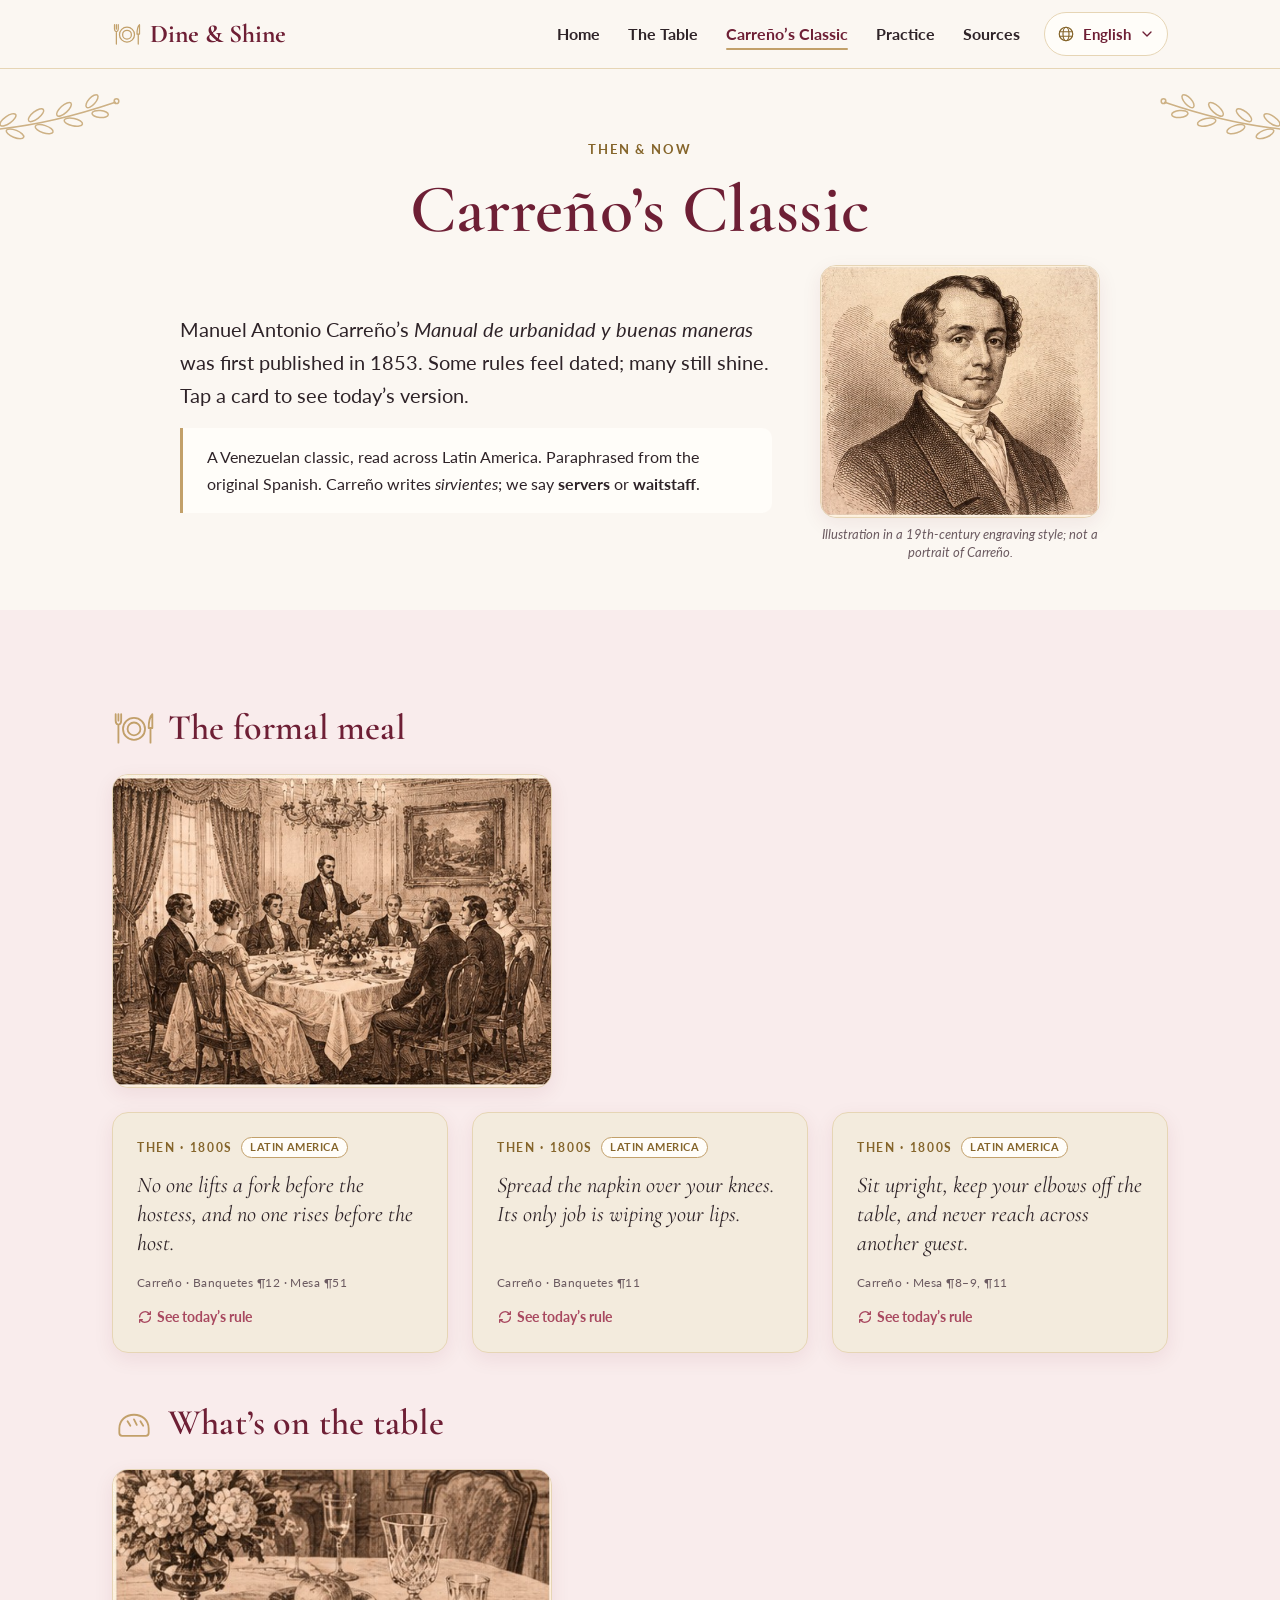
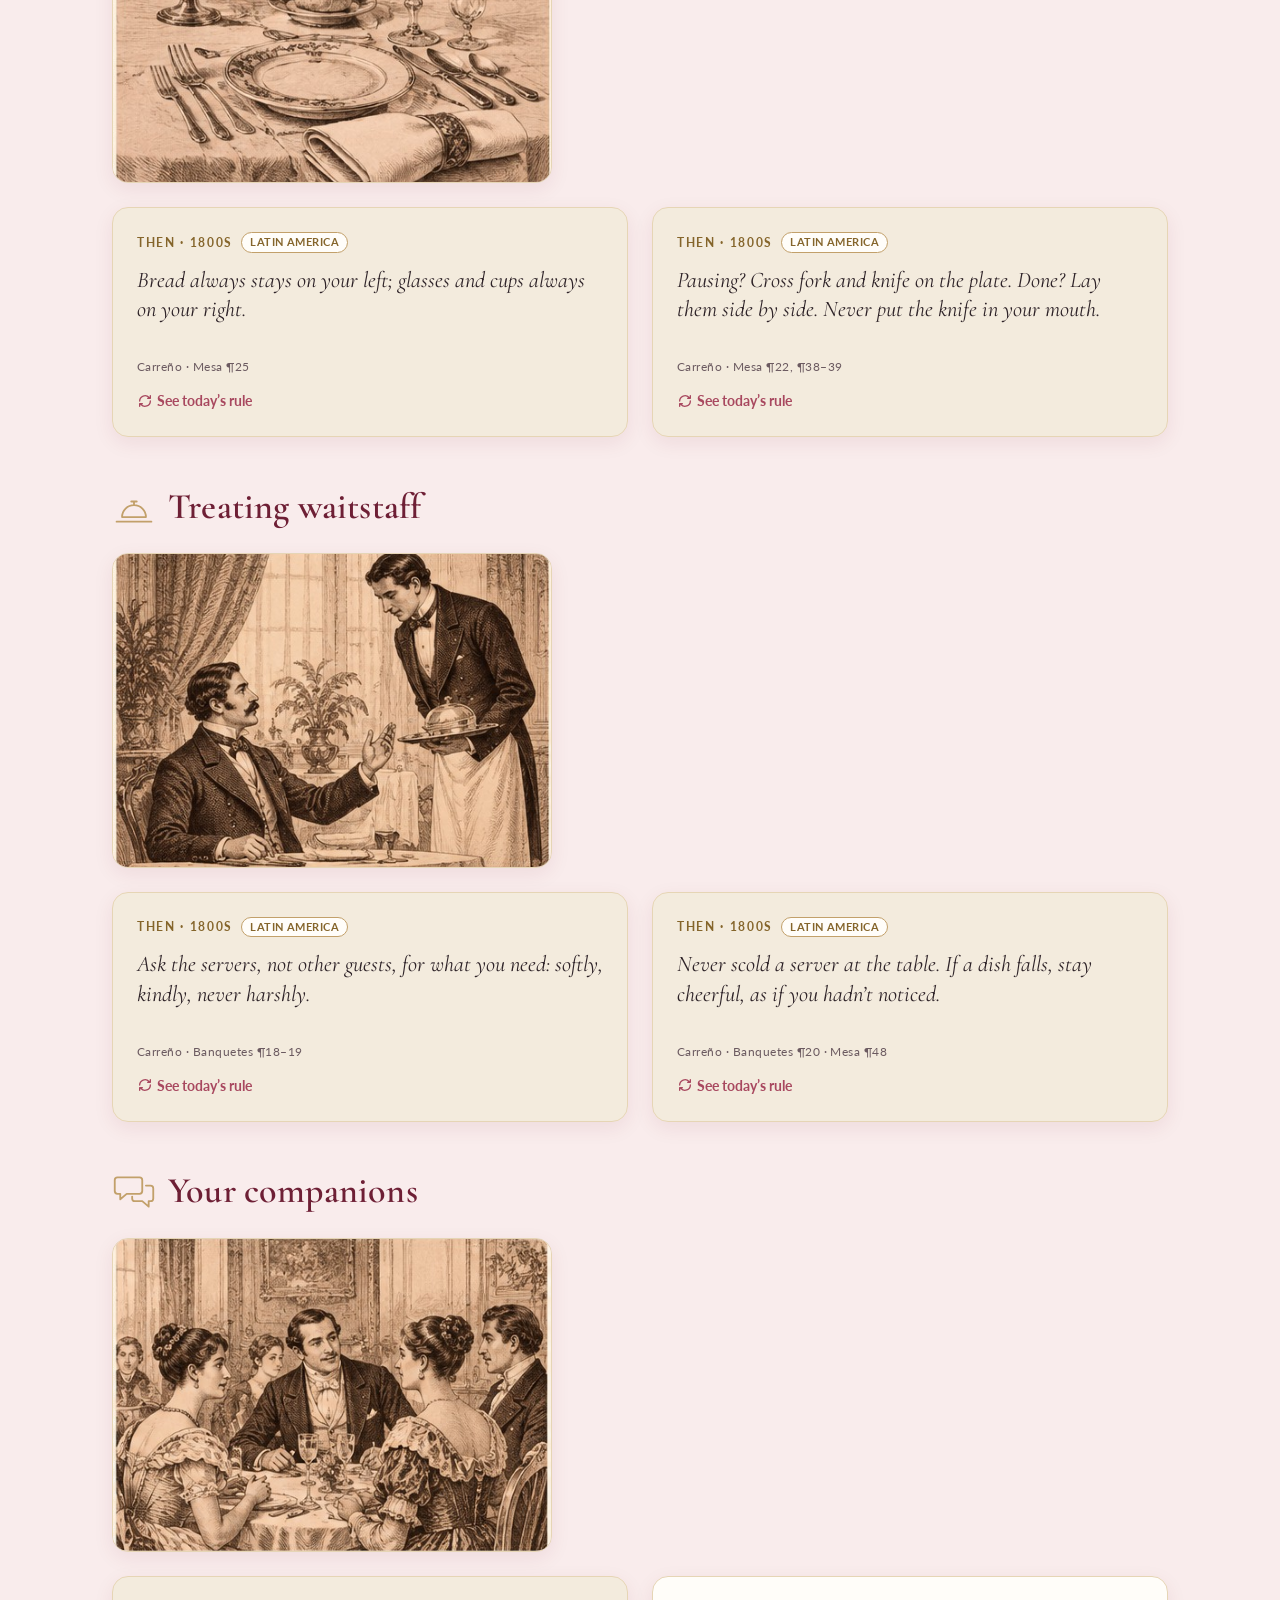
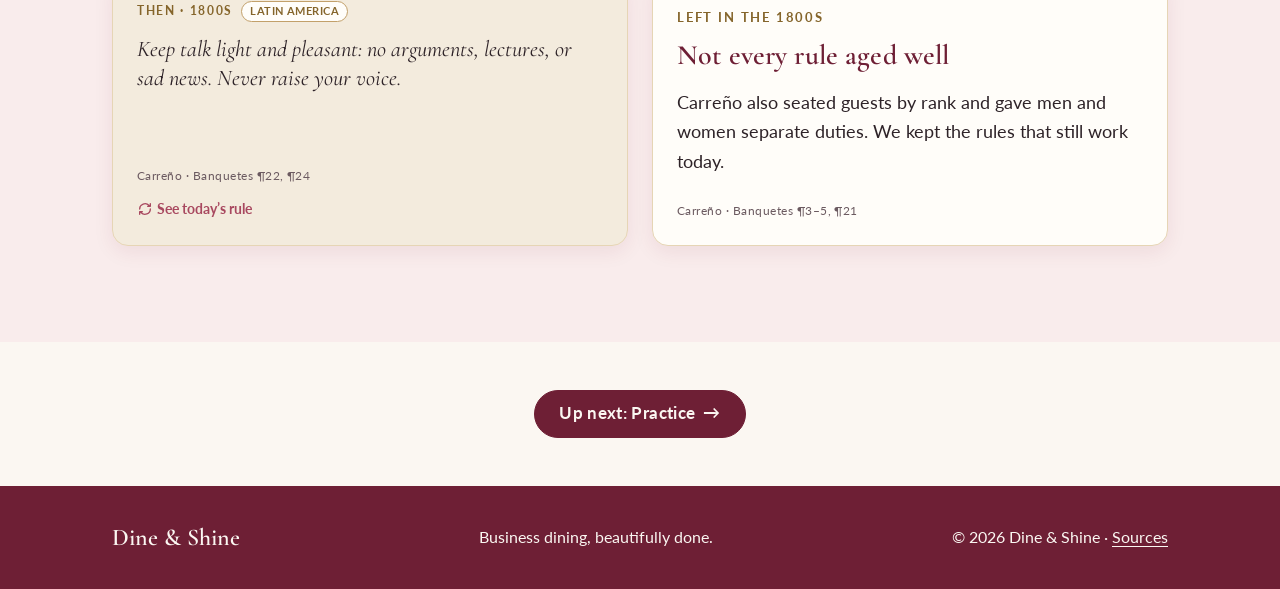
==== commit 7cb33dfc: "Add files via upload" ====
--- a/carreno.html
+++ b/carreno.html
@@ -1,181 +1,200 @@
-<!doctype html>
-<html lang="en" class="no-js" data-i18n-title="carreno.meta.title">
-<head>
-  <meta charset="utf-8">
-  <meta name="viewport" content="width=device-width, initial-scale=1">
-  <title>Carreño’s Classic | Dine &amp; Shine</title>
-  <meta name="description" content="Eight rules from Carreño’s classic manners manual, paired with today’s business dining." data-i18n-attr="content:carreno.meta.desc">
-  <link rel="icon" href="data:image/svg+xml,%3Csvg xmlns='http://www.w3.org/2000/svg' viewBox='0 0 32 32'%3E%3Ccircle cx='16' cy='16' r='14' fill='%236E1F35'/%3E%3Ccircle cx='16' cy='16' r='9' fill='none' stroke='%23C2A06A' stroke-width='2'/%3E%3C/svg%3E">
-  <link rel="preconnect" href="https://fonts.googleapis.com">
-  <link rel="preconnect" href="https://fonts.gstatic.com" crossorigin>
-  <link rel="stylesheet" href="https://fonts.googleapis.com/css2?family=Cormorant+Garamond:ital,wght@0,500;0,600;0,700;1,500;1,600&family=Lato:wght@400;700&display=swap">
-  <link rel="stylesheet" href="css/styles.css">
-  <script>document.documentElement.className = document.documentElement.className.replace('no-js', 'js');</script>
-</head>
-<body>
-<svg xmlns="http://www.w3.org/2000/svg" style="position:absolute;width:0;height:0;overflow:hidden" aria-hidden="true" focusable="false">
-  <!-- Original line-art for Dine & Shine. Single-weight strokes in currentColor, gold accents. -->
-  <symbol id="i-fork" viewBox="0 0 24 120"><g fill="none" stroke="currentColor" stroke-width="1.8" stroke-linecap="round" stroke-linejoin="round"><path d="M6 6v24M12 6v24M18 6v24M6 28c0 9 2.5 13 6 14c3.5-1 6-5 6-14"/><rect x="9.5" y="44" width="5" height="70" rx="2.5"/></g></symbol>
-  <symbol id="i-fishfork" viewBox="0 0 24 120"><g fill="none" stroke="currentColor" stroke-width="1.8" stroke-linecap="round" stroke-linejoin="round"><path d="M3.5 12v14M9.2 9v17M14.8 9v17M20.5 12v14"/><path d="M3.5 26c0 7 3.5 11 8.5 12c5-1 8.5-5 8.5-12"/><path d="M3.5 16c2 .5 2 3 0 3.5" stroke="#C2A06A"/><rect x="9.5" y="40" width="5" height="74" rx="2.5"/></g></symbol>
-  <symbol id="i-knife" viewBox="0 0 24 120"><g fill="none" stroke="currentColor" stroke-width="1.8" stroke-linecap="round" stroke-linejoin="round"><path d="M14 6c-7 6-8 30-7 50h7z"/><rect x="7.5" y="58" width="6.5" height="56" rx="3.2"/></g></symbol>
-  <symbol id="i-fishknife" viewBox="0 0 24 120"><g fill="none" stroke="currentColor" stroke-width="1.8" stroke-linecap="round" stroke-linejoin="round"><path d="M5 10c5-4 13-4 15 3c1 4-1 6-3 7c-1 12-2 26-3 36H8C6 40 4 22 5 10z"/><path d="M8 22c3 0 5-1 6-3" stroke="#C2A06A"/><rect x="7.5" y="58" width="6.5" height="56" rx="3.2"/></g></symbol>
-  <symbol id="i-spoon" viewBox="0 0 24 120"><g fill="none" stroke="currentColor" stroke-width="1.8" stroke-linecap="round" stroke-linejoin="round"><ellipse cx="12" cy="22" rx="8" ry="15"/><path d="M12 37v4"/><rect x="9.5" y="41" width="5" height="73" rx="2.5"/></g></symbol>
-  <symbol id="i-oyster" viewBox="0 0 24 90"><g fill="none" stroke="currentColor" stroke-width="1.8" stroke-linecap="round" stroke-linejoin="round"><path d="M6 6c-1 9 2 15 6 17M12 4v19M18 6c1 9-2 15-6 17"/><path d="M12 23v5"/><rect x="10" y="28" width="4" height="56" rx="2"/></g></symbol>
-  <symbol id="i-spoon-h" viewBox="0 0 120 24"><g fill="none" stroke="currentColor" stroke-width="1.8" stroke-linecap="round" stroke-linejoin="round"><ellipse cx="22" cy="12" rx="15" ry="8"/><path d="M37 12h4"/><rect x="41" y="9.5" width="73" height="5" rx="2.5"/></g></symbol>
-  <symbol id="i-dessert" viewBox="0 0 120 56"><g fill="none" stroke="currentColor" stroke-width="1.8" stroke-linecap="round" stroke-linejoin="round"><rect x="6" y="11.5" width="68" height="5" rx="2.5"/><path d="M74 14h4M78 11.5c6 0 9-4.5 14-4.5h20M78 16.5c6 0 9 4.5 14 4.5h20M90 14h22"/><ellipse cx="22" cy="40" rx="15" ry="8"/><path d="M37 40h4"/><rect x="41" y="37.5" width="73" height="5" rx="2.5"/></g></symbol>
-  <symbol id="i-plate" viewBox="0 0 100 100"><g fill="none" stroke-linecap="round"><circle cx="50" cy="50" r="46" fill="#FFFDF9" stroke="currentColor" stroke-width="1.6"/><circle cx="50" cy="50" r="33" stroke="#C2A06A" stroke-width="1.2"/><circle cx="50" cy="50" r="30" stroke="#C2A06A" stroke-width=".6"/></g></symbol>
-  <symbol id="i-bread" viewBox="0 0 100 100"><g fill="none" stroke="currentColor" stroke-width="1.8" stroke-linecap="round" stroke-linejoin="round"><circle cx="50" cy="54" r="40" fill="#FFFDF9"/><circle cx="50" cy="54" r="29" stroke="#C2A06A" stroke-width="1.2"/><ellipse cx="50" cy="62" rx="17" ry="11" fill="#F3EBDD"/><path d="M42 58l4 7M50 56l4 8M58 58l3 6"/><path d="M18 31l64-11" stroke-width="4"/><path d="M60 24l22-4"/></g></symbol>
-  <symbol id="i-water" viewBox="0 0 60 90"><g fill="none" stroke="currentColor" stroke-width="1.8" stroke-linecap="round" stroke-linejoin="round"><path d="M10 6h40c0 28-8 40-20 42C18 46 10 34 10 6z" fill="#FFFDF9"/><path d="M12.5 24h35c-1 12-7 19-17.5 20c-10.5-1-16.5-8-17.5-20z" fill="#E4ECE2" stroke="none"/><path d="M30 48v28"/><ellipse cx="30" cy="80" rx="14" ry="4"/></g></symbol>
-  <symbol id="i-wine" viewBox="0 0 60 90"><g fill="none" stroke="currentColor" stroke-width="1.8" stroke-linecap="round" stroke-linejoin="round"><path d="M13 6h34c3 24-4 37-17 39C17 43 10 30 13 6z" fill="#FFFDF9"/><path d="M14.3 24h31.4c-.9 10-6 17-15.7 18.6C20.3 41 15.2 34 14.3 24z" fill="#A8485F" fill-opacity=".35" stroke="none"/><path d="M30 45v31"/><ellipse cx="30" cy="80" rx="12" ry="3.5"/></g></symbol>
-  <symbol id="i-white" viewBox="0 0 60 90"><g fill="none" stroke="currentColor" stroke-width="1.8" stroke-linecap="round" stroke-linejoin="round"><path d="M19 6h22c2 22-2 34-11 36C21 40 17 28 19 6z" fill="#FFFDF9"/><path d="M19.4 22h21.2c-.5 9-3.6 15.4-10.6 16.8C23 37.4 19.9 31 19.4 22z" fill="#E6D5B5" stroke="none"/><path d="M30 42v34"/><ellipse cx="30" cy="80" rx="11" ry="3.5"/></g></symbol>
-  <symbol id="i-napkin" viewBox="0 0 60 120"><g fill="none" stroke="currentColor" stroke-width="1.8" stroke-linecap="round" stroke-linejoin="round"><rect x="10" y="6" width="40" height="108" rx="3" fill="#F4DEDF"/><path d="M10 6l20 24l20-24"/><path d="M10 88h40M10 94h40" stroke="#C2A06A"/></g></symbol>
-  <symbol id="leafs" viewBox="0 0 120 40"><g fill="none" stroke="currentColor" stroke-width="1.3" stroke-linecap="round"><path d="M4 32C34 30 72 23 116 8"/><ellipse cx="24" cy="23" rx="8" ry="3.2" transform="rotate(-35 24 23)"/><ellipse cx="30" cy="35" rx="8" ry="3.2" transform="rotate(22 30 35)"/><ellipse cx="48" cy="19" rx="8" ry="3.2" transform="rotate(-38 48 19)"/><ellipse cx="55" cy="31" rx="8" ry="3.2" transform="rotate(18 55 31)"/><ellipse cx="72" cy="14" rx="8" ry="3.2" transform="rotate(-42 72 14)"/><ellipse cx="80" cy="25" rx="8" ry="3.2" transform="rotate(12 80 25)"/><ellipse cx="96" cy="7" rx="7" ry="3" transform="rotate(-48 96 7)"/><ellipse cx="103" cy="18" rx="7" ry="3" transform="rotate(5 103 18)"/><circle cx="117" cy="7" r="2"/></g></symbol>
-  <symbol id="orn" viewBox="0 0 64 22"><g fill="none" stroke="currentColor" stroke-width="1.2" stroke-linecap="round"><path d="M32 3l5 8-5 8-5-8z"/><ellipse cx="18" cy="11" rx="8" ry="3" transform="rotate(-12 18 11)"/><ellipse cx="46" cy="11" rx="8" ry="3" transform="rotate(12 46 11)"/><circle cx="5" cy="11" r="1.6"/><circle cx="59" cy="11" r="1.6"/></g></symbol>
-  <symbol id="i-calendar" viewBox="0 0 48 48"><g fill="none" stroke="currentColor" stroke-width="2" stroke-linecap="round" stroke-linejoin="round"><rect x="7" y="10" width="34" height="31" rx="4"/><path d="M7 19h34M16 6v8M32 6v8M15 27h4M22 27h4M29 27h4M15 33h4M22 33h4"/></g></symbol>
-  <symbol id="i-menu" viewBox="0 0 48 48"><g fill="none" stroke="currentColor" stroke-width="2" stroke-linecap="round" stroke-linejoin="round"><rect x="11" y="5" width="26" height="38" rx="3"/><path d="M17 13h14M17 20h14M17 26h10M17 32h12"/></g></symbol>
-  <symbol id="i-chat" viewBox="0 0 48 48"><g fill="none" stroke="currentColor" stroke-width="2" stroke-linecap="round" stroke-linejoin="round"><path d="M6 8h24a3 3 0 0 1 3 3v12a3 3 0 0 1-3 3H16l-7 6v-6H6a3 3 0 0 1-3-3V11a3 3 0 0 1 3-3z"/><path d="M37 17h5a3 3 0 0 1 3 3v11a3 3 0 0 1-3 3h-2v6l-7-6h-8a3 3 0 0 1-3-3v-2"/></g></symbol>
-  <symbol id="i-envelope" viewBox="0 0 48 48"><g fill="none" stroke="currentColor" stroke-width="2" stroke-linecap="round" stroke-linejoin="round"><rect x="5" y="11" width="38" height="27" rx="3"/><path d="M5 14l19 13l19-13"/></g></symbol>
-  <symbol id="i-dine" viewBox="0 0 48 48"><g fill="none" stroke="currentColor" stroke-width="2" stroke-linecap="round" stroke-linejoin="round"><circle cx="24" cy="25" r="12"/><circle cx="24" cy="25" r="7"/><path d="M4 9v7M7 9v7M10 9v7M4 16c0 3 1.3 4 3 4.5c1.7-.5 3-1.5 3-4.5M7 20.5V40M44 9c-3 3-4 11-4 15h4zM42 24v16"/></g></symbol>
-  <symbol id="i-loaf" viewBox="0 0 48 48"><g fill="none" stroke="currentColor" stroke-width="2" stroke-linecap="round" stroke-linejoin="round"><path d="M8 30c0-9 7-15 16-15s16 6 16 15v5a3 3 0 0 1-3 3H11a3 3 0 0 1-3-3z"/><path d="M17 22l3 5M24 20l3 6M31 22l3 5"/></g></symbol>
-  <symbol id="i-bell" viewBox="0 0 48 48"><g fill="none" stroke="currentColor" stroke-width="2" stroke-linecap="round" stroke-linejoin="round"><path d="M11 35a13 13 0 0 1 26 0zM24 22v-4M21 18h6M5 40h38"/></g></symbol>
-  <symbol id="i-ext" viewBox="0 0 24 24"><g fill="none" stroke="currentColor" stroke-width="2" stroke-linecap="round" stroke-linejoin="round"><path d="M14 4h6v6M20 4l-9 9M18 14v5a1 1 0 0 1-1 1H5a1 1 0 0 1-1-1V7a1 1 0 0 1 1-1h5"/></g></symbol>
-  <symbol id="i-flip" viewBox="0 0 24 24"><g fill="none" stroke="currentColor" stroke-width="2" stroke-linecap="round" stroke-linejoin="round"><path d="M4 12a8 8 0 0 1 14-5.3M20 4v4h-4M20 12a8 8 0 0 1-14 5.3M4 20v-4h4"/></g></symbol>
-  <symbol id="i-burger" viewBox="0 0 24 24"><g fill="none" stroke="currentColor" stroke-width="2" stroke-linecap="round"><path d="M4 7h16M4 12h16M4 17h16"/></g></symbol>
-  <symbol id="i-globe" viewBox="0 0 24 24"><g fill="none" stroke="currentColor" stroke-width="1.6" stroke-linecap="round"><circle cx="12" cy="12" r="9"/><ellipse cx="12" cy="12" rx="4" ry="9"/><path d="M3.5 9h17M3.5 15h17"/></g></symbol>
-  <symbol id="i-chev" viewBox="0 0 24 24"><path d="M6 9l6 6 6-6" fill="none" stroke="currentColor" stroke-width="2" stroke-linecap="round" stroke-linejoin="round"/></symbol>
-</svg>
-<a class="skip-link" href="#main" data-i18n="a11y.skip">Skip to content</a>
-
-<header class="site-header">
-  <nav class="container nav" aria-label="Main" data-i18n-attr="aria-label:a11y.mainNav">
-    <a class="brand" href="index.html"><svg aria-hidden="true"><use href="#i-dine"/></svg>Dine &amp; Shine</a>
-    <button class="nav-toggle" type="button" aria-expanded="false" aria-controls="nav-list" aria-label="Open menu"><svg aria-hidden="true"><use href="#i-burger"/></svg></button>
-    <ul class="nav-list" id="nav-list">
-      <li><a href="index.html" data-i18n="nav.home">Home</a></li>
-      <li><a href="table.html" data-i18n="nav.table">The Table</a></li>
-      <li><a href="carreno.html" aria-current="page" data-i18n="nav.carreno">Carreño’s Classic</a></li>
-      <li><a href="practice.html" data-i18n="nav.practice">Practice</a></li>
-      <li><a href="practice.html#references" data-i18n="nav.sources">Sources</a></li>
-      <li class="lang-item">
-        <div class="lang" data-lang-switch>
-          <button type="button" class="lang-btn" aria-expanded="false" aria-controls="lang-menu">
-            <svg class="globe" aria-hidden="true"><use href="#i-globe"/></svg>
-            <span class="sr-only" data-i18n="a11y.language">Language:</span>
-            <span data-lang-current>English</span>
-            <svg class="chev" aria-hidden="true"><use href="#i-chev"/></svg>
-          </button>
-          <ul class="lang-menu" id="lang-menu" hidden>
-            <li><button type="button" lang="en" data-lang="en" data-short="English">English</button></li>
-            <li><button type="button" lang="es-419" data-lang="es-419" data-short="Español (LatAm)">Español (Latinoamérica)</button></li>
-            <li><button type="button" lang="es-ES" data-lang="es-ES" data-short="Español (España)">Español (España)</button></li>
-            <li><button type="button" lang="pt-BR" data-lang="pt-BR" data-short="Português (BR)">Português (Brasil)</button></li>
-            <li><button type="button" lang="fr" data-lang="fr" data-short="Français">Français</button></li>
-          </ul>
-        </div>
-      </li>
-    </ul>
-  </nav>
-</header>
-
-<main id="main">
-  <header class="page-hero">
-    <svg class="corner corner--l" viewBox="0 0 120 40" aria-hidden="true"><use href="#leafs"/></svg>
-    <svg class="corner corner--r" viewBox="0 0 120 40" aria-hidden="true"><use href="#leafs"/></svg>
-    <div class="container reveal">
-      <span class="eyebrow" data-i18n="car.hero.eyebrow">Then &amp; now</span>
-      <h1 data-i18n="nav.carreno">Carreño’s Classic</h1>
-      <p class="lede" data-i18n-html="car.hero.lede">Manuel Antonio Carreño’s <em lang="es">Manual de urbanidad y buenas maneras</em> was first published in 1853. Some rules feel dated; many still shine. Tap a card to see today’s version.</p>
-      <div class="note">
-        <p data-i18n-html="car.hero.note">A Venezuelan classic, read across Latin America. Paraphrased from the original Spanish. Carreño writes <em lang="es">sirvientes</em>; we say <strong>servers</strong> or <strong>waitstaff</strong>.</p>
-      </div>
-    </div>
-  </header>
-
-  <section class="section section--blush" aria-label="Then and now cards" data-i18n-attr="aria-label:car.cardsLabel">
-    <div class="container">
-      <div class="theme-group">
-        <div class="theme-title reveal"><svg aria-hidden="true"><use href="#i-dine"/></svg><h2 data-i18n="car.g1">The formal meal</h2></div>
-        <div class="grid grid--3">
-          <button class="flip reveal" type="button"><span class="flip-inner">
-            <span class="flip-face flip-front then"><span class="tag"><span data-i18n="car.then">Then · 1800s</span> <span class="region" data-i18n="region.latam">Latin America</span></span><span class="txt" data-i18n="car.c1.then">No one lifts a fork before the hostess, and no one rises before the host.</span><span class="src-tag">Carreño · Banquetes ¶12 · Mesa ¶51</span><span class="flip-hint"><svg aria-hidden="true"><use href="#i-flip"/></svg><span data-i18n="car.hint">See today’s rule</span></span></span>
-            <span class="flip-face flip-back now"><span class="tag"><span data-i18n="car.now">Now · Business dining</span></span><span class="txt" data-i18n="car.c1.now">Wait until everyone is served and your host begins.</span></span>
-          </span></button>
-          <button class="flip reveal" type="button" style="--delay:80ms"><span class="flip-inner">
-            <span class="flip-face flip-front then"><span class="tag"><span data-i18n="car.then">Then · 1800s</span> <span class="region" data-i18n="region.latam">Latin America</span></span><span class="txt" data-i18n="car.c2.then">Spread the napkin over your knees. Its only job is wiping your lips.</span><span class="src-tag">Carreño · Banquetes ¶11</span><span class="flip-hint"><svg aria-hidden="true"><use href="#i-flip"/></svg><span data-i18n="car.hint">See today’s rule</span></span></span>
-            <span class="flip-face flip-back now"><span class="tag"><span data-i18n="car.now">Now · Business dining</span></span><span class="txt" data-i18n="car.c2.now">Napkin on your lap; dab, don’t wipe. Stepping away? Leave it on your chair.</span></span>
-          </span></button>
-          <button class="flip reveal" type="button" style="--delay:160ms"><span class="flip-inner">
-            <span class="flip-face flip-front then"><span class="tag"><span data-i18n="car.then">Then · 1800s</span> <span class="region" data-i18n="region.latam">Latin America</span></span><span class="txt" data-i18n="car.c3.then">Sit upright, keep your elbows off the table, and never reach across another guest.</span><span class="src-tag">Carreño · Mesa ¶8–9, ¶11</span><span class="flip-hint"><svg aria-hidden="true"><use href="#i-flip"/></svg><span data-i18n="car.hint">See today’s rule</span></span></span>
-            <span class="flip-face flip-back now"><span class="tag"><span data-i18n="car.now">Now · Business dining</span></span><span class="txt" data-i18n="car.c3.now">Good posture, elbows in. Ask for dishes to be passed.</span></span>
-          </span></button>
-        </div>
-      </div>
-
-      <div class="theme-group">
-        <div class="theme-title reveal"><svg aria-hidden="true"><use href="#i-loaf"/></svg><h2 data-i18n="car.g2">What’s on the table</h2></div>
-        <div class="grid grid--2">
-          <button class="flip reveal" type="button"><span class="flip-inner">
-            <span class="flip-face flip-front then"><span class="tag"><span data-i18n="car.then">Then · 1800s</span> <span class="region" data-i18n="region.latam">Latin America</span></span><span class="txt" data-i18n="car.c4.then">Bread always stays on your left; glasses and cups always on your right.</span><span class="src-tag">Carreño · Mesa ¶25</span><span class="flip-hint"><svg aria-hidden="true"><use href="#i-flip"/></svg><span data-i18n="car.hint">See today’s rule</span></span></span>
-            <span class="flip-face flip-back now"><span class="tag"><span data-i18n="car.now">Now · Business dining</span></span><span class="txt" data-i18n="car.c4.now">Same rule! Use the b/d trick: bread left, drinks right.</span></span>
-          </span></button>
-          <button class="flip reveal" type="button" style="--delay:80ms"><span class="flip-inner">
-            <span class="flip-face flip-front then"><span class="tag"><span data-i18n="car.then">Then · 1800s</span> <span class="region" data-i18n="region.latam">Latin America</span></span><span class="txt" data-i18n="car.c5.then">Pausing? Cross fork and knife on the plate. Done? Lay them side by side. Never put the knife in your mouth.</span><span class="src-tag">Carreño · Mesa ¶22, ¶38–39</span><span class="flip-hint"><svg aria-hidden="true"><use href="#i-flip"/></svg><span data-i18n="car.hint">See today’s rule</span></span></span>
-            <span class="flip-face flip-back now"><span class="tag"><span data-i18n="car.now">Now · Business dining</span> <span class="region" data-i18n="region.us">US</span></span><span class="txt" data-i18n="car.c5.now">Resting: a V. Finished: parallel at 10:20.</span></span>
-          </span></button>
-        </div>
-      </div>
-
-      <div class="theme-group">
-        <div class="theme-title reveal"><svg aria-hidden="true"><use href="#i-bell"/></svg><h2 data-i18n="car.g3">Treating waitstaff</h2></div>
-        <div class="grid grid--2">
-          <button class="flip reveal" type="button"><span class="flip-inner">
-            <span class="flip-face flip-front then"><span class="tag"><span data-i18n="car.then">Then · 1800s</span> <span class="region" data-i18n="region.latam">Latin America</span></span><span class="txt" data-i18n="car.c6.then">Ask the servers, not other guests, for what you need: softly, kindly, never harshly.</span><span class="src-tag">Carreño · Banquetes ¶18–19</span><span class="flip-hint"><svg aria-hidden="true"><use href="#i-flip"/></svg><span data-i18n="car.hint">See today’s rule</span></span></span>
-            <span class="flip-face flip-back now"><span class="tag"><span data-i18n="car.now">Now · Business dining</span></span><span class="txt" data-i18n="car.c6.now">Say “please” and “thank you” to every server, every time.</span></span>
-          </span></button>
-          <button class="flip reveal" type="button" style="--delay:80ms"><span class="flip-inner">
-            <span class="flip-face flip-front then"><span class="tag"><span data-i18n="car.then">Then · 1800s</span> <span class="region" data-i18n="region.latam">Latin America</span></span><span class="txt" data-i18n="car.c7.then">Never scold a server at the table. If a dish falls, stay cheerful, as if you hadn’t noticed.</span><span class="src-tag">Carreño · Banquetes ¶20 · Mesa ¶48</span><span class="flip-hint"><svg aria-hidden="true"><use href="#i-flip"/></svg><span data-i18n="car.hint">See today’s rule</span></span></span>
-            <span class="flip-face flip-back now"><span class="tag"><span data-i18n="car.now">Now · Business dining</span></span><span class="txt" data-i18n="car.c7.now">Wrong order or a spill? Handle it quietly and stay pleasant.</span></span>
-          </span></button>
-        </div>
-      </div>
-
-      <div class="theme-group">
-        <div class="theme-title reveal"><svg aria-hidden="true"><use href="#i-chat"/></svg><h2 data-i18n="car.g4">Your companions</h2></div>
-        <div class="grid grid--2">
-          <button class="flip reveal" type="button"><span class="flip-inner">
-            <span class="flip-face flip-front then"><span class="tag"><span data-i18n="car.then">Then · 1800s</span> <span class="region" data-i18n="region.latam">Latin America</span></span><span class="txt" data-i18n="car.c8.then">Keep talk light and pleasant: no arguments, lectures, or sad news. Never raise your voice.</span><span class="src-tag">Carreño · Banquetes ¶22, ¶24</span><span class="flip-hint"><svg aria-hidden="true"><use href="#i-flip"/></svg><span data-i18n="car.hint">See today’s rule</span></span></span>
-            <span class="flip-face flip-back now"><span class="tag"><span data-i18n="car.now">Now · Business dining</span> <span class="region" data-i18n="region.us">US</span></span><span class="txt" data-i18n="car.c8.now">Small talk first, business partway through, nothing heated.</span></span>
-          </span></button>
-          <div class="card reveal" style="--delay:80ms">
-            <span class="eyebrow" data-i18n="car.dated.eyebrow">Left in the 1800s</span>
-            <h3 data-i18n="car.dated.title">Not every rule aged well</h3>
-            <p data-i18n="car.dated.text">Carreño also seated guests by rank and gave men and women separate duties. We kept the rules that still work today.</p>
-            <span class="src-tag">Carreño · Banquetes ¶3–5, ¶21</span>
-          </div>
-        </div>
-      </div>
-    </div>
-  </section>
-
-  <div class="next-course container">
-    <a class="btn btn--primary" href="practice.html"><span data-i18n="next.practice">Up next: Practice</span> <span aria-hidden="true">→</span></a>
-  </div>
-</main>
-
-<footer class="site-footer">
-  <div class="container footer-grid">
-    <p class="footer-brand">Dine &amp; Shine</p>
-    <p data-i18n="footer.tagline">Business dining, beautifully done.</p>
-    <p>© 2026 Dine &amp; Shine · <a href="practice.html#references" data-i18n="nav.sources">Sources</a></p>
-  </div>
-</footer>
-
-<script src="js/i18n/en.js" defer></script>
-<script src="js/i18n/es-419.js" defer></script>
-<script src="js/i18n/es-ES.js" defer></script>
-<script src="js/i18n/pt-BR.js" defer></script>
-<script src="js/i18n/fr.js" defer></script>
-<script src="js/i18n.js" defer></script>
-<script src="js/main.js" defer></script>
-</body>
-</html>
+<!doctype html>
+<html lang="en" class="no-js" data-i18n-title="carreno.meta.title">
+<head>
+  <meta charset="utf-8">
+  <meta name="viewport" content="width=device-width, initial-scale=1">
+  <title>Carreño’s Classic | Dine &amp; Shine</title>
+  <meta name="description" content="Eight rules from Carreño’s classic manners manual, paired with today’s business dining." data-i18n-attr="content:carreno.meta.desc">
+  <link rel="icon" href="data:image/svg+xml,%3Csvg xmlns='http://www.w3.org/2000/svg' viewBox='0 0 32 32'%3E%3Ccircle cx='16' cy='16' r='14' fill='%236E1F35'/%3E%3Ccircle cx='16' cy='16' r='9' fill='none' stroke='%23C2A06A' stroke-width='2'/%3E%3C/svg%3E">
+  <link rel="preconnect" href="https://fonts.googleapis.com">
+  <link rel="preconnect" href="https://fonts.gstatic.com" crossorigin>
+  <link rel="stylesheet" href="https://fonts.googleapis.com/css2?family=Cormorant+Garamond:ital,wght@0,500;0,600;0,700;1,500;1,600&family=Lato:wght@400;700&display=swap">
+  <link rel="stylesheet" href="css/styles.css">
+  <script>document.documentElement.className = document.documentElement.className.replace('no-js', 'js');</script>
+</head>
+<body>
+<svg xmlns="http://www.w3.org/2000/svg" style="position:absolute;width:0;height:0;overflow:hidden" aria-hidden="true" focusable="false">
+  <!-- Original line-art for Dine & Shine. Single-weight strokes in currentColor, gold accents. -->
+  <symbol id="i-fork" viewBox="0 0 24 120"><g fill="none" stroke="currentColor" stroke-width="1.8" stroke-linecap="round" stroke-linejoin="round"><path d="M6 6v24M12 6v24M18 6v24M6 28c0 9 2.5 13 6 14c3.5-1 6-5 6-14"/><rect x="9.5" y="44" width="5" height="70" rx="2.5"/></g></symbol>
+  <symbol id="i-knife" viewBox="0 0 24 120"><g fill="none" stroke="currentColor" stroke-width="1.8" stroke-linecap="round" stroke-linejoin="round"><path d="M14 6c-7 6-8 30-7 50h7z"/><rect x="7.5" y="58" width="6.5" height="56" rx="3.2"/></g></symbol>
+  <symbol id="i-spoon-h" viewBox="0 0 120 24"><g fill="none" stroke="currentColor" stroke-width="1.8" stroke-linecap="round" stroke-linejoin="round"><ellipse cx="22" cy="12" rx="15" ry="8"/><path d="M37 12h4"/><rect x="41" y="9.5" width="73" height="5" rx="2.5"/></g></symbol>
+  <symbol id="i-plate" viewBox="0 0 100 100"><g fill="none" stroke-linecap="round"><circle cx="50" cy="50" r="46" fill="#FFFDF9" stroke="currentColor" stroke-width="1.6"/><circle cx="50" cy="50" r="33" stroke="#C2A06A" stroke-width="1.2"/><circle cx="50" cy="50" r="30" stroke="#C2A06A" stroke-width=".6"/></g></symbol>
+  <symbol id="i-bread" viewBox="0 0 100 100"><g fill="none" stroke="currentColor" stroke-width="1.8" stroke-linecap="round" stroke-linejoin="round"><circle cx="50" cy="54" r="40" fill="#FFFDF9"/><circle cx="50" cy="54" r="29" stroke="#C2A06A" stroke-width="1.2"/><ellipse cx="50" cy="62" rx="17" ry="11" fill="#F3EBDD"/><path d="M42 58l4 7M50 56l4 8M58 58l3 6"/><path d="M18 31l64-11" stroke-width="4"/><path d="M60 24l22-4"/></g></symbol>
+  <symbol id="i-water" viewBox="0 0 60 90"><g fill="none" stroke="currentColor" stroke-width="1.8" stroke-linecap="round" stroke-linejoin="round"><path d="M10 6h40c0 28-8 40-20 42C18 46 10 34 10 6z" fill="#FFFDF9"/><path d="M12.5 24h35c-1 12-7 19-17.5 20c-10.5-1-16.5-8-17.5-20z" fill="#E4ECE2" stroke="none"/><path d="M30 48v28"/><ellipse cx="30" cy="80" rx="14" ry="4"/></g></symbol>
+  <symbol id="i-wine" viewBox="0 0 60 90"><g fill="none" stroke="currentColor" stroke-width="1.8" stroke-linecap="round" stroke-linejoin="round"><path d="M13 6h34c3 24-4 37-17 39C17 43 10 30 13 6z" fill="#FFFDF9"/><path d="M14.3 24h31.4c-.9 10-6 17-15.7 18.6C20.3 41 15.2 34 14.3 24z" fill="#A8485F" fill-opacity=".35" stroke="none"/><path d="M30 45v31"/><ellipse cx="30" cy="80" rx="12" ry="3.5"/></g></symbol>
+  <symbol id="leafs" viewBox="0 0 120 40"><g fill="none" stroke="currentColor" stroke-width="1.3" stroke-linecap="round"><path d="M4 32C34 30 72 23 116 8"/><ellipse cx="24" cy="23" rx="8" ry="3.2" transform="rotate(-35 24 23)"/><ellipse cx="30" cy="35" rx="8" ry="3.2" transform="rotate(22 30 35)"/><ellipse cx="48" cy="19" rx="8" ry="3.2" transform="rotate(-38 48 19)"/><ellipse cx="55" cy="31" rx="8" ry="3.2" transform="rotate(18 55 31)"/><ellipse cx="72" cy="14" rx="8" ry="3.2" transform="rotate(-42 72 14)"/><ellipse cx="80" cy="25" rx="8" ry="3.2" transform="rotate(12 80 25)"/><ellipse cx="96" cy="7" rx="7" ry="3" transform="rotate(-48 96 7)"/><ellipse cx="103" cy="18" rx="7" ry="3" transform="rotate(5 103 18)"/><circle cx="117" cy="7" r="2"/></g></symbol>
+  <symbol id="orn" viewBox="0 0 64 22"><g fill="none" stroke="currentColor" stroke-width="1.2" stroke-linecap="round"><path d="M32 3l5 8-5 8-5-8z"/><ellipse cx="18" cy="11" rx="8" ry="3" transform="rotate(-12 18 11)"/><ellipse cx="46" cy="11" rx="8" ry="3" transform="rotate(12 46 11)"/><circle cx="5" cy="11" r="1.6"/><circle cx="59" cy="11" r="1.6"/></g></symbol>
+  <symbol id="i-calendar" viewBox="0 0 48 48"><g fill="none" stroke="currentColor" stroke-width="2" stroke-linecap="round" stroke-linejoin="round"><rect x="7" y="10" width="34" height="31" rx="4"/><path d="M7 19h34M16 6v8M32 6v8M15 27h4M22 27h4M29 27h4M15 33h4M22 33h4"/></g></symbol>
+  <symbol id="i-menu" viewBox="0 0 48 48"><g fill="none" stroke="currentColor" stroke-width="2" stroke-linecap="round" stroke-linejoin="round"><rect x="11" y="5" width="26" height="38" rx="3"/><path d="M17 13h14M17 20h14M17 26h10M17 32h12"/></g></symbol>
+  <symbol id="i-chat" viewBox="0 0 48 48"><g fill="none" stroke="currentColor" stroke-width="2" stroke-linecap="round" stroke-linejoin="round"><path d="M6 8h24a3 3 0 0 1 3 3v12a3 3 0 0 1-3 3H16l-7 6v-6H6a3 3 0 0 1-3-3V11a3 3 0 0 1 3-3z"/><path d="M37 17h5a3 3 0 0 1 3 3v11a3 3 0 0 1-3 3h-2v6l-7-6h-8a3 3 0 0 1-3-3v-2"/></g></symbol>
+  <symbol id="i-envelope" viewBox="0 0 48 48"><g fill="none" stroke="currentColor" stroke-width="2" stroke-linecap="round" stroke-linejoin="round"><rect x="5" y="11" width="38" height="27" rx="3"/><path d="M5 14l19 13l19-13"/></g></symbol>
+  <symbol id="i-dine" viewBox="0 0 48 48"><g fill="none" stroke="currentColor" stroke-width="2" stroke-linecap="round" stroke-linejoin="round"><circle cx="24" cy="25" r="12"/><circle cx="24" cy="25" r="7"/><path d="M4 9v7M7 9v7M10 9v7M4 16c0 3 1.3 4 3 4.5c1.7-.5 3-1.5 3-4.5M7 20.5V40M44 9c-3 3-4 11-4 15h4zM42 24v16"/></g></symbol>
+  <symbol id="i-loaf" viewBox="0 0 48 48"><g fill="none" stroke="currentColor" stroke-width="2" stroke-linecap="round" stroke-linejoin="round"><path d="M8 30c0-9 7-15 16-15s16 6 16 15v5a3 3 0 0 1-3 3H11a3 3 0 0 1-3-3z"/><path d="M17 22l3 5M24 20l3 6M31 22l3 5"/></g></symbol>
+  <symbol id="i-bell" viewBox="0 0 48 48"><g fill="none" stroke="currentColor" stroke-width="2" stroke-linecap="round" stroke-linejoin="round"><path d="M11 35a13 13 0 0 1 26 0zM24 22v-4M21 18h6M5 40h38"/></g></symbol>
+  <symbol id="i-ext" viewBox="0 0 24 24"><g fill="none" stroke="currentColor" stroke-width="2" stroke-linecap="round" stroke-linejoin="round"><path d="M14 4h6v6M20 4l-9 9M18 14v5a1 1 0 0 1-1 1H5a1 1 0 0 1-1-1V7a1 1 0 0 1 1-1h5"/></g></symbol>
+  <symbol id="i-flip" viewBox="0 0 24 24"><g fill="none" stroke="currentColor" stroke-width="2" stroke-linecap="round" stroke-linejoin="round"><path d="M4 12a8 8 0 0 1 14-5.3M20 4v4h-4M20 12a8 8 0 0 1-14 5.3M4 20v-4h4"/></g></symbol>
+  <symbol id="i-burger" viewBox="0 0 24 24"><g fill="none" stroke="currentColor" stroke-width="2" stroke-linecap="round"><path d="M4 7h16M4 12h16M4 17h16"/></g></symbol>
+  <symbol id="i-globe" viewBox="0 0 24 24"><g fill="none" stroke="currentColor" stroke-width="1.6" stroke-linecap="round"><circle cx="12" cy="12" r="9"/><ellipse cx="12" cy="12" rx="4" ry="9"/><path d="M3.5 9h17M3.5 15h17"/></g></symbol>
+  <symbol id="i-chev" viewBox="0 0 24 24"><path d="M6 9l6 6 6-6" fill="none" stroke="currentColor" stroke-width="2" stroke-linecap="round" stroke-linejoin="round"/></symbol>
+</svg>
+<a class="skip-link" href="#main" data-i18n="a11y.skip">Skip to content</a>
+
+<header class="site-header">
+  <nav class="container nav" aria-label="Main" data-i18n-attr="aria-label:a11y.mainNav">
+    <a class="brand" href="index.html"><svg aria-hidden="true"><use href="#i-dine"/></svg>Dine &amp; Shine</a>
+    <button class="nav-toggle" type="button" aria-expanded="false" aria-controls="nav-list" aria-label="Open menu"><svg aria-hidden="true"><use href="#i-burger"/></svg></button>
+    <ul class="nav-list" id="nav-list">
+      <li><a href="index.html" data-i18n="nav.home">Home</a></li>
+      <li><a href="table.html" data-i18n="nav.table">The Table</a></li>
+      <li><a href="carreno.html" aria-current="page" data-i18n="nav.carreno">Carreño’s Classic</a></li>
+      <li><a href="practice.html" data-i18n="nav.practice">Practice</a></li>
+      <li><a href="practice.html#references" data-i18n="nav.sources">Sources</a></li>
+      <li class="lang-item">
+        <div class="lang" data-lang-switch>
+          <button type="button" class="lang-btn" aria-expanded="false" aria-controls="lang-menu">
+            <svg class="globe" aria-hidden="true"><use href="#i-globe"/></svg>
+            <span class="sr-only" data-i18n="a11y.language">Language:</span>
+            <span data-lang-current>English</span>
+            <svg class="chev" aria-hidden="true"><use href="#i-chev"/></svg>
+          </button>
+          <ul class="lang-menu" id="lang-menu" hidden>
+            <li><button type="button" lang="en" data-lang="en" data-short="English">English</button></li>
+            <li><button type="button" lang="es-419" data-lang="es-419" data-short="Español (LatAm)">Español (Latinoamérica)</button></li>
+            <li><button type="button" lang="es-ES" data-lang="es-ES" data-short="Español (España)">Español (España)</button></li>
+            <li><button type="button" lang="pt-BR" data-lang="pt-BR" data-short="Português (BR)">Português (Brasil)</button></li>
+            <li><button type="button" lang="fr" data-lang="fr" data-short="Français">Français</button></li>
+          </ul>
+        </div>
+      </li>
+    </ul>
+  </nav>
+</header>
+
+<main id="main">
+  <header class="page-hero">
+    <svg class="corner corner--l" viewBox="0 0 120 40" aria-hidden="true"><use href="#leafs"/></svg>
+    <svg class="corner corner--r" viewBox="0 0 120 40" aria-hidden="true"><use href="#leafs"/></svg>
+    <div class="container reveal">
+      <span class="eyebrow" data-i18n="car.hero.eyebrow">Then &amp; now</span>
+      <h1 data-i18n="nav.carreno">Carreño’s Classic</h1>
+      <div class="car-intro">
+        <div class="car-intro-text">
+          <p class="lede" data-i18n-html="car.hero.lede">Manuel Antonio Carreño’s <em lang="es">Manual de urbanidad y buenas maneras</em> was first published in 1853. Some rules feel dated; many still shine. Tap a card to see today’s version.</p>
+          <div class="note">
+        <p data-i18n-html="car.hero.note">A Venezuelan classic, read across Latin America. Paraphrased from the original Spanish. Carreño writes <em lang="es">sirvientes</em>; we say <strong>servers</strong> or <strong>waitstaff</strong>.</p>
+      </div>
+        </div>
+        <figure class="car-figure">
+          <img src="assets/carreno/carreno_intro_illustration.jpg" width="438" height="396" decoding="async"
+               alt="Sepia engraving-style illustration of a 19th-century gentleman in a high collar and cravat."
+               data-i18n-attr="alt:car.img.intro">
+          <figcaption data-i18n="car.img.introCap">Illustration in a 19th-century engraving style; not a portrait of Carreño.</figcaption>
+        </figure>
+      </div>
+    </div>
+  </header>
+
+  <section class="section section--blush" aria-label="Then and now cards" data-i18n-attr="aria-label:car.cardsLabel">
+    <div class="container">
+      <div class="theme-group">
+        <div class="theme-title reveal"><svg aria-hidden="true"><use href="#i-dine"/></svg><h2 data-i18n="car.g1">The formal meal</h2></div>
+        <figure class="theme-img reveal">
+          <img src="assets/carreno/formal_meal.jpg" width="562" height="396" loading="lazy" decoding="async"
+               alt="Sepia engraving of a 19th-century formal dinner: guests seated at a long table while the host stands to speak." data-i18n-attr="alt:car.img.g1">
+        </figure>
+        <div class="grid grid--3">
+          <button class="flip reveal" type="button"><span class="flip-inner">
+            <span class="flip-face flip-front then"><span class="tag"><span data-i18n="car.then">Then · 1800s</span> <span class="region" data-i18n="region.latam">Latin America</span></span><span class="txt" data-i18n="car.c1.then">No one lifts a fork before the hostess, and no one rises before the host.</span><span class="src-tag">Carreño · Banquetes ¶12 · Mesa ¶51</span><span class="flip-hint"><svg aria-hidden="true"><use href="#i-flip"/></svg><span data-i18n="car.hint">See today’s rule</span></span></span>
+            <span class="flip-face flip-back now"><span class="tag"><span data-i18n="car.now">Now · Business dining</span></span><span class="txt" data-i18n="car.c1.now">Wait until everyone is served and your host begins.</span></span>
+          </span></button>
+          <button class="flip reveal" type="button" style="--delay:80ms"><span class="flip-inner">
+            <span class="flip-face flip-front then"><span class="tag"><span data-i18n="car.then">Then · 1800s</span> <span class="region" data-i18n="region.latam">Latin America</span></span><span class="txt" data-i18n="car.c2.then">Spread the napkin over your knees. Its only job is wiping your lips.</span><span class="src-tag">Carreño · Banquetes ¶11</span><span class="flip-hint"><svg aria-hidden="true"><use href="#i-flip"/></svg><span data-i18n="car.hint">See today’s rule</span></span></span>
+            <span class="flip-face flip-back now"><span class="tag"><span data-i18n="car.now">Now · Business dining</span></span><span class="txt" data-i18n="car.c2.now">Napkin on your lap; dab, don’t wipe. Stepping away? Leave it on your chair.</span></span>
+          </span></button>
+          <button class="flip reveal" type="button" style="--delay:160ms"><span class="flip-inner">
+            <span class="flip-face flip-front then"><span class="tag"><span data-i18n="car.then">Then · 1800s</span> <span class="region" data-i18n="region.latam">Latin America</span></span><span class="txt" data-i18n="car.c3.then">Sit upright, keep your elbows off the table, and never reach across another guest.</span><span class="src-tag">Carreño · Mesa ¶8–9, ¶11</span><span class="flip-hint"><svg aria-hidden="true"><use href="#i-flip"/></svg><span data-i18n="car.hint">See today’s rule</span></span></span>
+            <span class="flip-face flip-back now"><span class="tag"><span data-i18n="car.now">Now · Business dining</span></span><span class="txt" data-i18n="car.c3.now">Good posture, elbows in. Ask for dishes to be passed.</span></span>
+          </span></button>
+        </div>
+      </div>
+
+      <div class="theme-group">
+        <div class="theme-title reveal"><svg aria-hidden="true"><use href="#i-loaf"/></svg><h2 data-i18n="car.g2">What’s on the table</h2></div>
+        <figure class="theme-img reveal">
+          <img src="assets/carreno/table_setting.jpg" width="476" height="396" loading="lazy" decoding="async"
+               alt="Sepia engraving of a set table: plate, forks on the left, knives and spoons on the right, glasses and a bread roll above." data-i18n-attr="alt:car.img.g2">
+        </figure>
+        <div class="grid grid--2">
+          <button class="flip reveal" type="button"><span class="flip-inner">
+            <span class="flip-face flip-front then"><span class="tag"><span data-i18n="car.then">Then · 1800s</span> <span class="region" data-i18n="region.latam">Latin America</span></span><span class="txt" data-i18n="car.c4.then">Bread always stays on your left; glasses and cups always on your right.</span><span class="src-tag">Carreño · Mesa ¶25</span><span class="flip-hint"><svg aria-hidden="true"><use href="#i-flip"/></svg><span data-i18n="car.hint">See today’s rule</span></span></span>
+            <span class="flip-face flip-back now"><span class="tag"><span data-i18n="car.now">Now · Business dining</span></span><span class="txt" data-i18n="car.c4.now">Same rule! Use the b/d trick: bread left, drinks right.</span></span>
+          </span></button>
+          <button class="flip reveal" type="button" style="--delay:80ms"><span class="flip-inner">
+            <span class="flip-face flip-front then"><span class="tag"><span data-i18n="car.then">Then · 1800s</span> <span class="region" data-i18n="region.latam">Latin America</span></span><span class="txt" data-i18n="car.c5.then">Pausing? Cross fork and knife on the plate. Done? Lay them side by side. Never put the knife in your mouth.</span><span class="src-tag">Carreño · Mesa ¶22, ¶38–39</span><span class="flip-hint"><svg aria-hidden="true"><use href="#i-flip"/></svg><span data-i18n="car.hint">See today’s rule</span></span></span>
+            <span class="flip-face flip-back now"><span class="tag"><span data-i18n="car.now">Now · Business dining</span> <span class="region" data-i18n="region.us">US</span></span><span class="txt" data-i18n="car.c5.now">Resting: a V. Finished: parallel at 10:20.</span></span>
+          </span></button>
+        </div>
+      </div>
+
+      <div class="theme-group">
+        <div class="theme-title reveal"><svg aria-hidden="true"><use href="#i-bell"/></svg><h2 data-i18n="car.g3">Treating waitstaff</h2></div>
+        <figure class="theme-img reveal">
+          <img src="assets/carreno/waitstaff.jpg" width="481" height="354" loading="lazy" decoding="async"
+               alt="Sepia engraving of a diner speaking courteously to a waiter who carries a covered dish." data-i18n-attr="alt:car.img.g3">
+        </figure>
+        <div class="grid grid--2">
+          <button class="flip reveal" type="button"><span class="flip-inner">
+            <span class="flip-face flip-front then"><span class="tag"><span data-i18n="car.then">Then · 1800s</span> <span class="region" data-i18n="region.latam">Latin America</span></span><span class="txt" data-i18n="car.c6.then">Ask the servers, not other guests, for what you need: softly, kindly, never harshly.</span><span class="src-tag">Carreño · Banquetes ¶18–19</span><span class="flip-hint"><svg aria-hidden="true"><use href="#i-flip"/></svg><span data-i18n="car.hint">See today’s rule</span></span></span>
+            <span class="flip-face flip-back now"><span class="tag"><span data-i18n="car.now">Now · Business dining</span></span><span class="txt" data-i18n="car.c6.now">Say “please” and “thank you” to every server, every time.</span></span>
+          </span></button>
+          <button class="flip reveal" type="button" style="--delay:80ms"><span class="flip-inner">
+            <span class="flip-face flip-front then"><span class="tag"><span data-i18n="car.then">Then · 1800s</span> <span class="region" data-i18n="region.latam">Latin America</span></span><span class="txt" data-i18n="car.c7.then">Never scold a server at the table. If a dish falls, stay cheerful, as if you hadn’t noticed.</span><span class="src-tag">Carreño · Banquetes ¶20 · Mesa ¶48</span><span class="flip-hint"><svg aria-hidden="true"><use href="#i-flip"/></svg><span data-i18n="car.hint">See today’s rule</span></span></span>
+            <span class="flip-face flip-back now"><span class="tag"><span data-i18n="car.now">Now · Business dining</span></span><span class="txt" data-i18n="car.c7.now">Wrong order or a spill? Handle it quietly and stay pleasant.</span></span>
+          </span></button>
+        </div>
+      </div>
+
+      <div class="theme-group">
+        <div class="theme-title reveal"><svg aria-hidden="true"><use href="#i-chat"/></svg><h2 data-i18n="car.g4">Your companions</h2></div>
+        <figure class="theme-img reveal">
+          <img src="assets/carreno/companions.jpg" width="484" height="354" loading="lazy" decoding="async"
+               alt="Sepia engraving of guests chatting warmly around a dinner table." data-i18n-attr="alt:car.img.g4">
+        </figure>
+        <div class="grid grid--2">
+          <button class="flip reveal" type="button"><span class="flip-inner">
+            <span class="flip-face flip-front then"><span class="tag"><span data-i18n="car.then">Then · 1800s</span> <span class="region" data-i18n="region.latam">Latin America</span></span><span class="txt" data-i18n="car.c8.then">Keep talk light and pleasant: no arguments, lectures, or sad news. Never raise your voice.</span><span class="src-tag">Carreño · Banquetes ¶22, ¶24</span><span class="flip-hint"><svg aria-hidden="true"><use href="#i-flip"/></svg><span data-i18n="car.hint">See today’s rule</span></span></span>
+            <span class="flip-face flip-back now"><span class="tag"><span data-i18n="car.now">Now · Business dining</span> <span class="region" data-i18n="region.us">US</span></span><span class="txt" data-i18n="car.c8.now">Small talk first, business partway through, nothing heated.</span></span>
+          </span></button>
+          <div class="card reveal" style="--delay:80ms">
+            <span class="eyebrow" data-i18n="car.dated.eyebrow">Left in the 1800s</span>
+            <h3 data-i18n="car.dated.title">Not every rule aged well</h3>
+            <p data-i18n="car.dated.text">Carreño also seated guests by rank and gave men and women separate duties. We kept the rules that still work today.</p>
+            <span class="src-tag">Carreño · Banquetes ¶3–5, ¶21</span>
+          </div>
+        </div>
+      </div>
+    </div>
+  </section>
+
+  <div class="next-course container">
+    <a class="btn btn--primary" href="practice.html"><span data-i18n="next.practice">Up next: Practice</span> <span aria-hidden="true">→</span></a>
+  </div>
+</main>
+
+<footer class="site-footer">
+  <div class="container footer-grid">
+    <p class="footer-brand">Dine &amp; Shine</p>
+    <p data-i18n="footer.tagline">Business dining, beautifully done.</p>
+    <p>© 2026 Dine &amp; Shine · <a href="practice.html#references" data-i18n="nav.sources">Sources</a></p>
+  </div>
+</footer>
+
+<script src="js/i18n/en.js" defer></script>
+<script src="js/i18n/es-419.js" defer></script>
+<script src="js/i18n/es-ES.js" defer></script>
+<script src="js/i18n/pt-BR.js" defer></script>
+<script src="js/i18n/fr.js" defer></script>
+<script src="js/i18n.js" defer></script>
+<script src="js/main.js" defer></script>
+</body>
+</html>
--- a/css/styles.css
+++ b/css/styles.css
@@ -618,3 +618,109 @@
 .qlist summary { cursor: pointer; min-height: 48px; display: flex; align-items: center; font-family: var(--serif); font-size: 1.4rem; font-weight: 600; color: var(--wine); }
 .qlist ol { padding-left: 1.4em; margin: var(--s2) 0 var(--s4); }
 .qlist li { margin-bottom: var(--s2); }
+
+/* =========================================================
+   Final polish: illustrator's pieces at one real-world scale
+   Scene = 2100 × 1310 source px (2.5 px per unit). Every piece
+   keeps its own width/height; the whole table scales together.
+   ========================================================= */
+.scene, .board { --W: 2100; --H: 1310; }
+.scene { position: relative; width: 100%; aspect-ratio: 2100 / 1310; background: #F9ECEC; border: 1px solid var(--gold); border-radius: 22px; }
+.tp {
+  position: absolute; display: block; max-width: none;
+  left: calc(var(--x) / var(--W) * 100%); top: calc(var(--y) / var(--H) * 100%);
+  width: calc(var(--w) / var(--W) * 100%); height: calc(var(--h) / var(--H) * 100%);
+  transform: rotate(var(--r, 0deg)); user-select: none; -webkit-user-select: none;
+}
+.scene .pin {
+  position: absolute; z-index: 3;
+  left: calc(var(--px) / var(--W) * 100%); top: calc(var(--py) / var(--H) * 100%);
+  transform: translate(-50%, -50%);
+  width: 26px; height: 26px; border-radius: 50%; display: grid; place-items: center;
+  background: var(--gold); color: var(--wine-deep); font: 700 .8rem/1 var(--sans);
+  box-shadow: 0 0 0 2px var(--paper);
+}
+@media (max-width: 600px) { .scene .pin { width: 21px; height: 21px; font-size: .68rem; } }
+.setting-art .part { transition: filter .2s; }
+.setting-art .part.is-hl { filter: drop-shadow(0 0 6px rgba(194, 160, 106, .95)); }
+.setting-art .part.is-hl .pin { background: var(--wine); color: var(--ivory); }
+
+/* Game board: keeps a minimum scale so every spot has a ≥44px touch area;
+   on narrow screens the frame scrolls sideways instead of shrinking the pieces. */
+.game { max-width: 980px; }
+.board-scroll { overflow-x: auto; border-radius: var(--radius); box-shadow: var(--shadow); -webkit-overflow-scrolling: touch; }
+.board {
+  --piece-min-scale: .45;
+  width: max(100%, calc(var(--W) * var(--piece-min-scale) * 1px));
+  aspect-ratio: 2100 / 1310; border: 0; border-radius: var(--radius); box-shadow: none; overflow: hidden;
+}
+.placed-layer { position: absolute; inset: 0; pointer-events: none; }
+.board .tp { z-index: 1; pointer-events: none; }
+.board .tp.is-under { z-index: 0; }
+.board .tp.just-placed { animation: snapIn .32s var(--ease); }
+@keyframes snapIn {
+  0% { transform: rotate(var(--r, 0deg)) scale(.92); }
+  60% { transform: rotate(var(--r, 0deg)) scale(1.04); }
+  100% { transform: rotate(var(--r, 0deg)) scale(1); }
+}
+.slot { z-index: 2; border-width: 1.5px; }
+.slot.is-filled { pointer-events: none; }
+
+/* Tray: same proportions, smaller tray scale */
+.tray, .tray { --tray-scale: .13; flex-wrap: wrap; overflow: visible; justify-content: center; }
+@media (max-width: 640px) { .tray { flex-wrap: wrap; overflow: visible; --tray-scale: .11; } }
+.piece {
+  width: auto; min-width: 84px; max-width: 120px; min-height: 44px; padding: var(--s2);
+  touch-action: none; user-select: none; -webkit-user-select: none; -webkit-touch-callout: none; cursor: grab;
+}
+.piece-fig { display: flex; align-items: center; justify-content: center; height: calc(690 * var(--tray-scale) * 1px); }
+.piece-img {
+  width: calc(var(--w) * var(--tray-scale) * 1px); height: calc(var(--h) * var(--tray-scale) * 1px);
+  max-width: none; pointer-events: none;
+}
+.piece.is-dragging { opacity: .25; }
+
+/* The lifted piece while dragging (transform only; will-change only while it exists) */
+.drag-ghost {
+  position: fixed; left: 0; top: 0; z-index: 200; max-width: none;
+  pointer-events: none; will-change: transform; transform: none;
+  filter: drop-shadow(0 16px 18px rgba(110, 31, 53, .28));
+}
+
+/* Numbered citations: work without JS; popover on hover and keyboard focus */
+.cites { font: 700 .62em/1 var(--sans); margin-left: 3px; vertical-align: super; white-space: nowrap; }
+.cite-ref { position: relative; display: inline-block; min-width: 1.1em; padding: 0 1px; text-decoration: none; color: var(--gold-text); }
+.cite-ref:hover, .cite-ref:focus-visible { color: var(--wine); text-decoration: underline; }
+.cite-pop {
+  position: absolute; width: 1px; height: 1px; overflow: hidden; clip-path: inset(50%); white-space: nowrap;
+}
+.cite-ref:hover .cite-pop, .cite-ref:focus-visible .cite-pop {
+  width: auto; height: auto; overflow: visible; clip-path: none;
+  left: 50%; bottom: calc(100% + 6px); transform: translateX(-50%); z-index: 20;
+  padding: 6px 10px; border-radius: 8px; background: var(--wine); color: var(--ivory);
+  font: 400 .8rem/1.3 var(--sans); letter-spacing: 0; box-shadow: var(--shadow-lift);
+}
+.region-legend { margin: var(--s3) 0 0; font-size: .85rem; color: var(--muted); }
+.refs li:target { border-color: var(--gold); box-shadow: 0 0 0 3px var(--blush); }
+
+/* Each numbered group covers the whole scene, so the highlight filter
+   (which creates a containing block) never moves its pieces or pins. */
+.scene .part { position: absolute; inset: 0; pointer-events: none; }
+.scene .part > * { pointer-events: auto; }
+
+/* Carreño's Classic: intro illustration and category images */
+.car-intro { display: grid; gap: var(--s5); align-items: center; max-width: 920px; margin: var(--s4) auto 0; text-align: left; }
+.car-intro .lede { margin: 0 0 var(--s4); max-width: none; }
+.car-intro .note { margin: 0; max-width: none; }
+.car-figure { margin: 0; justify-self: center; width: 100%; max-width: 250px; }
+.car-figure img, .theme-img img {
+  display: block; width: 100%; height: auto; max-width: 100%;
+  border-radius: var(--radius); border: 1px solid var(--gold-soft); box-shadow: var(--shadow); background: var(--sepia);
+}
+.car-figure figcaption { margin-top: var(--s2); font-size: .8rem; font-style: italic; line-height: 1.4; color: var(--muted); text-align: center; }
+@media (min-width: 900px) {
+  .car-intro { grid-template-columns: minmax(0, 1fr) 280px; gap: var(--s7); }
+  .car-figure { max-width: 280px; }
+}
+.theme-img { margin: 0 0 var(--s5); max-width: 440px; }
+.theme-img img { aspect-ratio: 7 / 5; object-fit: cover; }
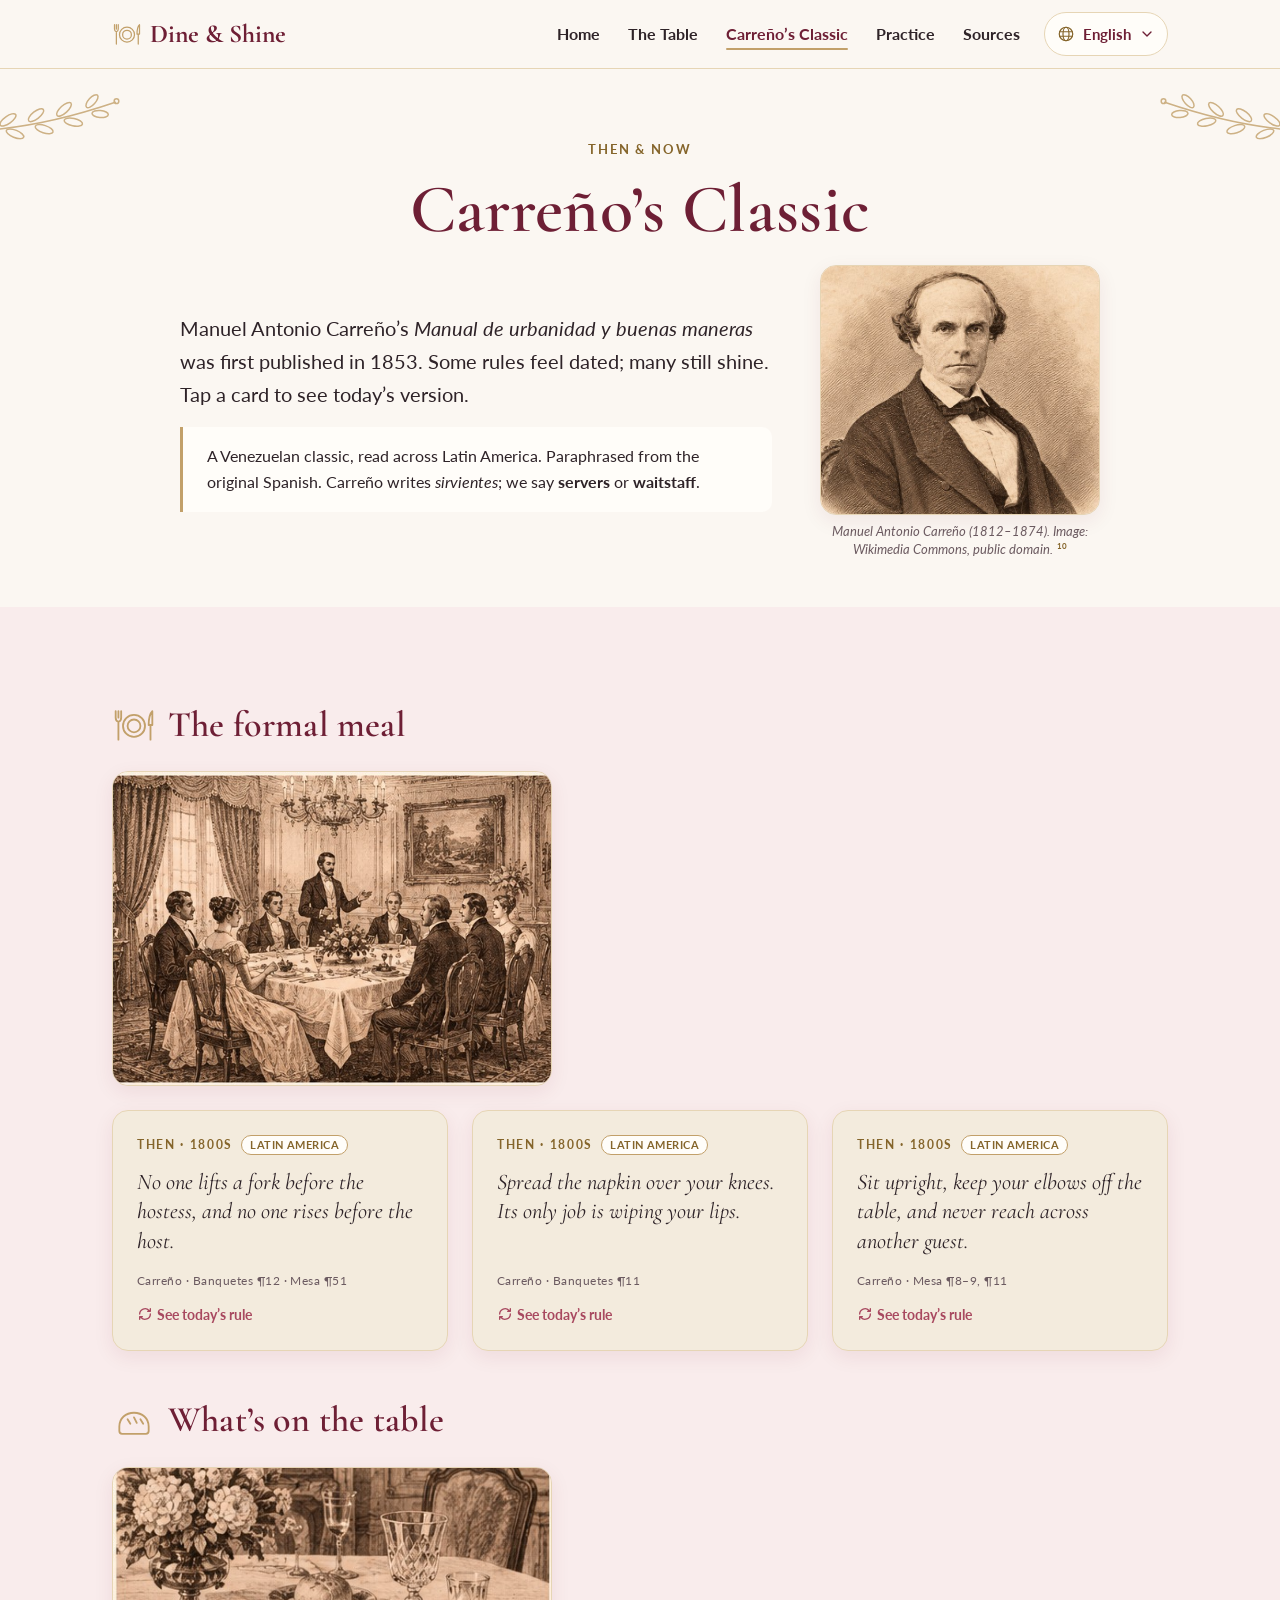
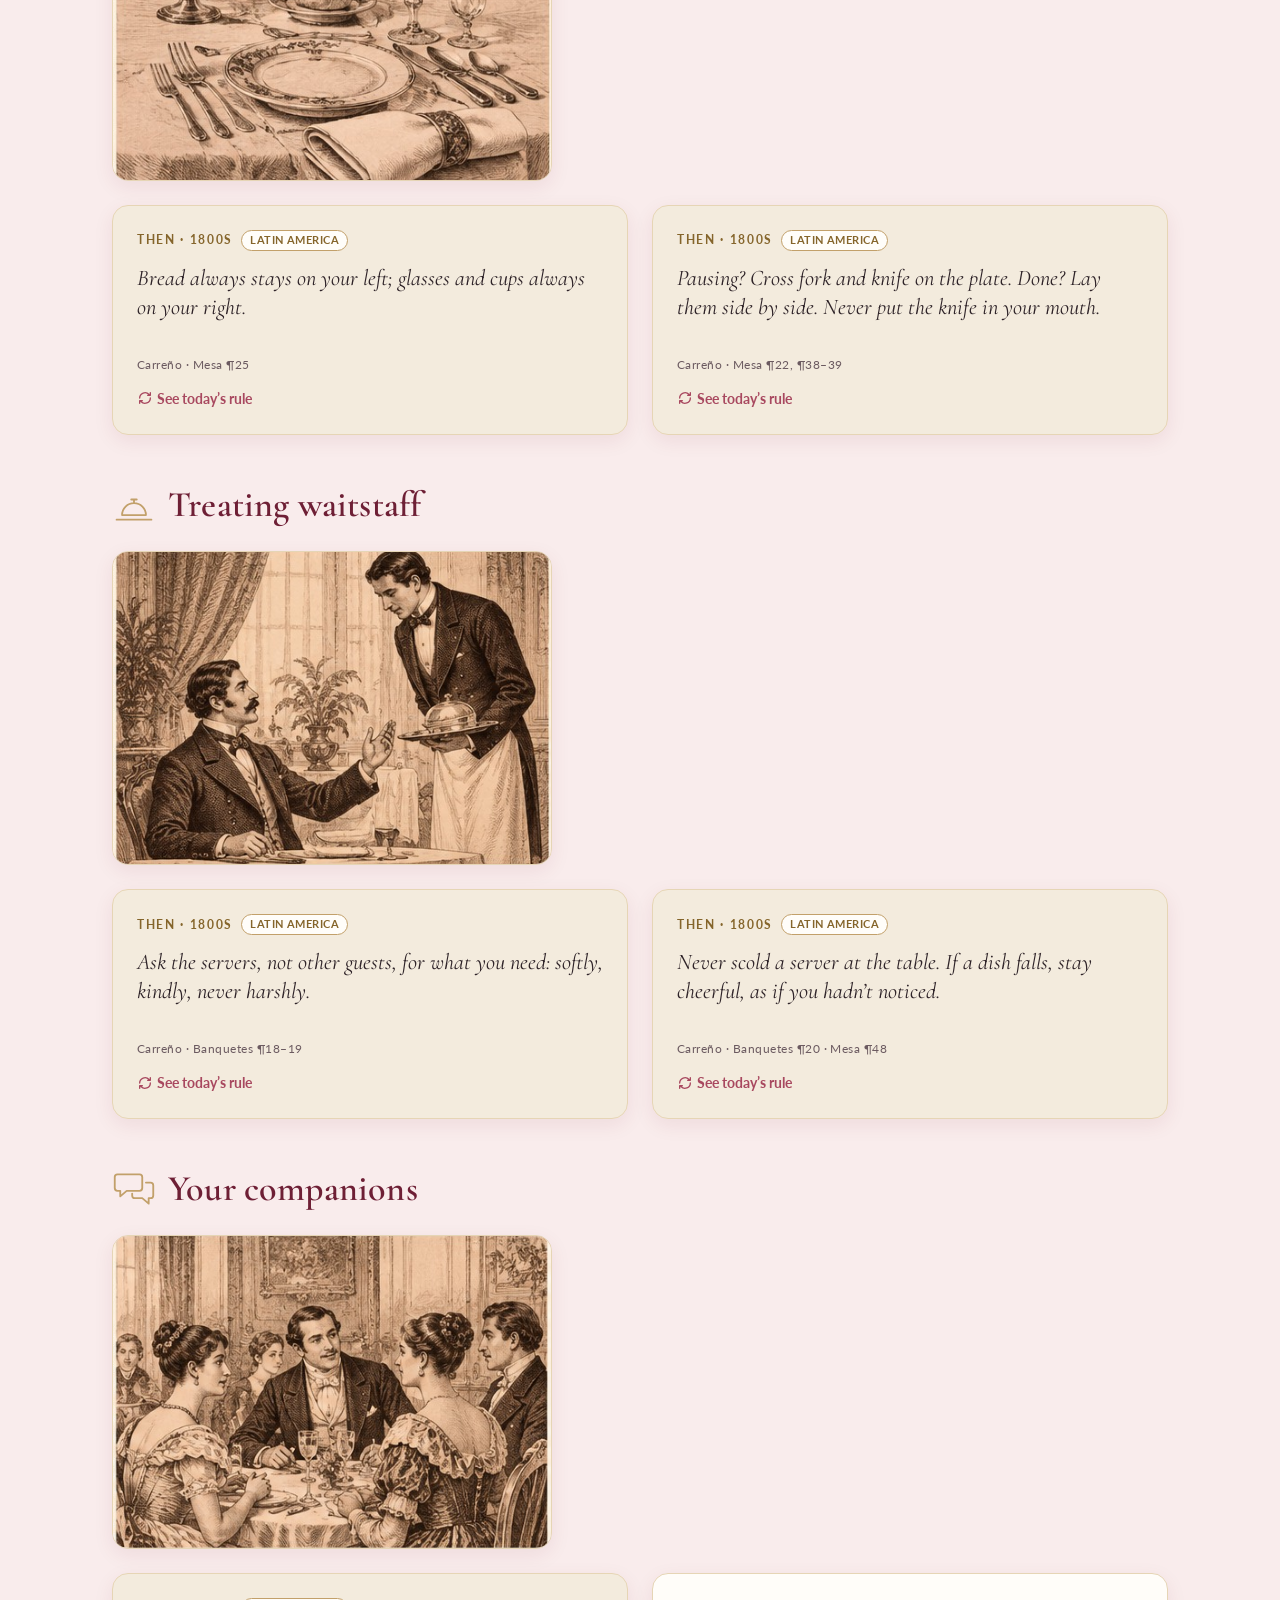
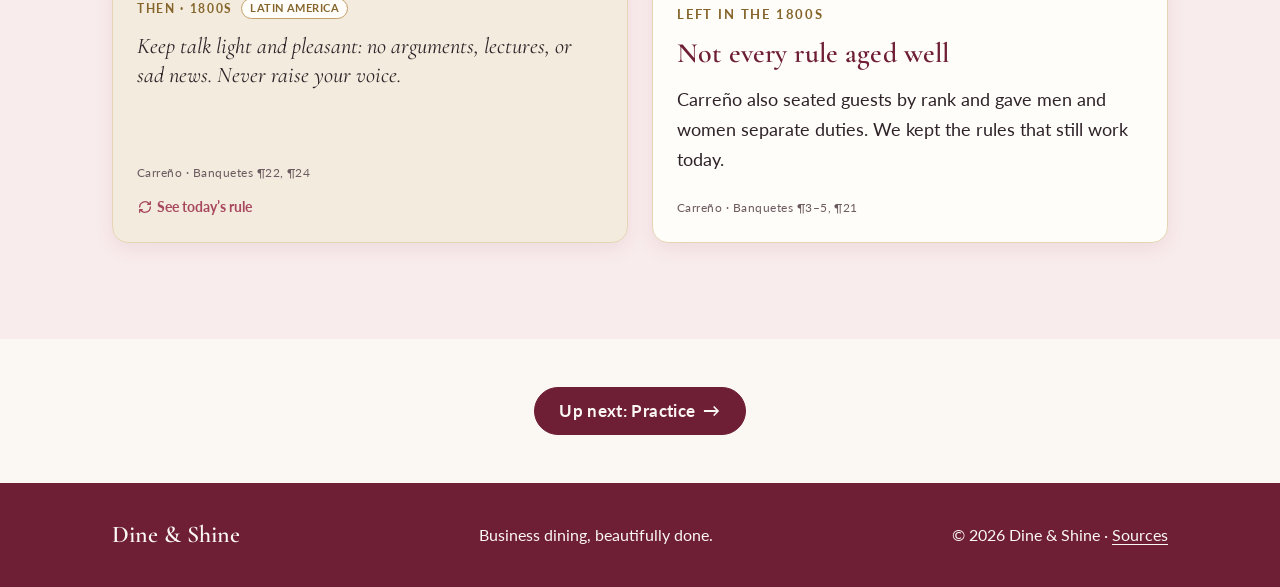
==== commit 48e3c948: "Add files via upload" ====
--- a/carreno.html
+++ b/carreno.html
@@ -85,10 +85,10 @@
       </div>
         </div>
         <figure class="car-figure">
-          <img src="assets/carreno/carreno_intro_illustration.jpg" width="438" height="396" decoding="async"
-               alt="Sepia engraving-style illustration of a 19th-century gentleman in a high collar and cravat."
+          <img src="assets/carreno/carreno_portrait.jpg" width="620" height="555" decoding="async"
+               alt="Sepia engraved portrait of Manuel Antonio Carreño, seated, in a dark coat and bow tie."
                data-i18n-attr="alt:car.img.intro">
-          <figcaption data-i18n="car.img.introCap">Illustration in a 19th-century engraving style; not a portrait of Carreño.</figcaption>
+          <figcaption><span data-i18n="car.img.introCap">Manuel Antonio Carreño (1812–1874). Image: Wikimedia Commons, public domain.</span><sup class="cites"><a class="cite-ref" href="practice.html#src-10"><span class="sr-only"><span data-i18n="cite.source">Source</span> </span>10<span class="cite-pop">Manuel Antonio Carreño en 1863 (1863)</span></a></sup></figcaption>
         </figure>
       </div>
     </div>
